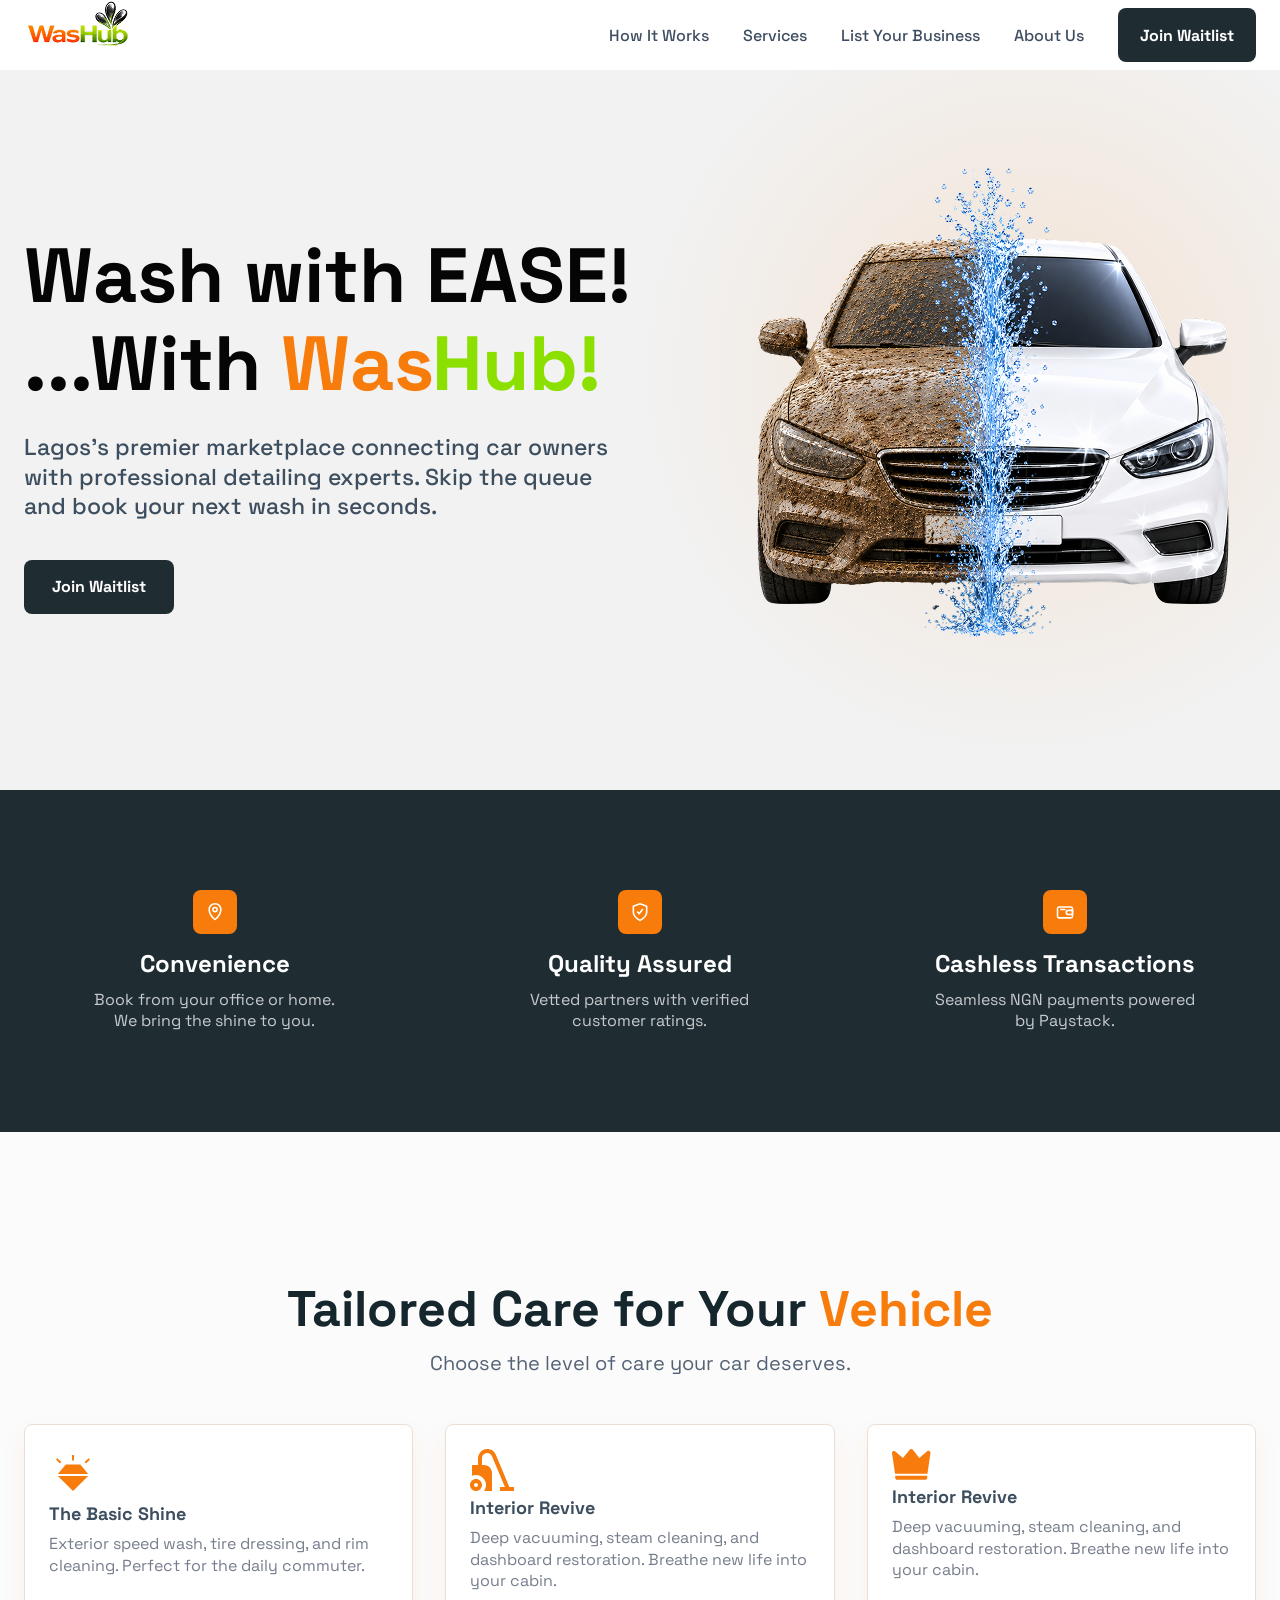
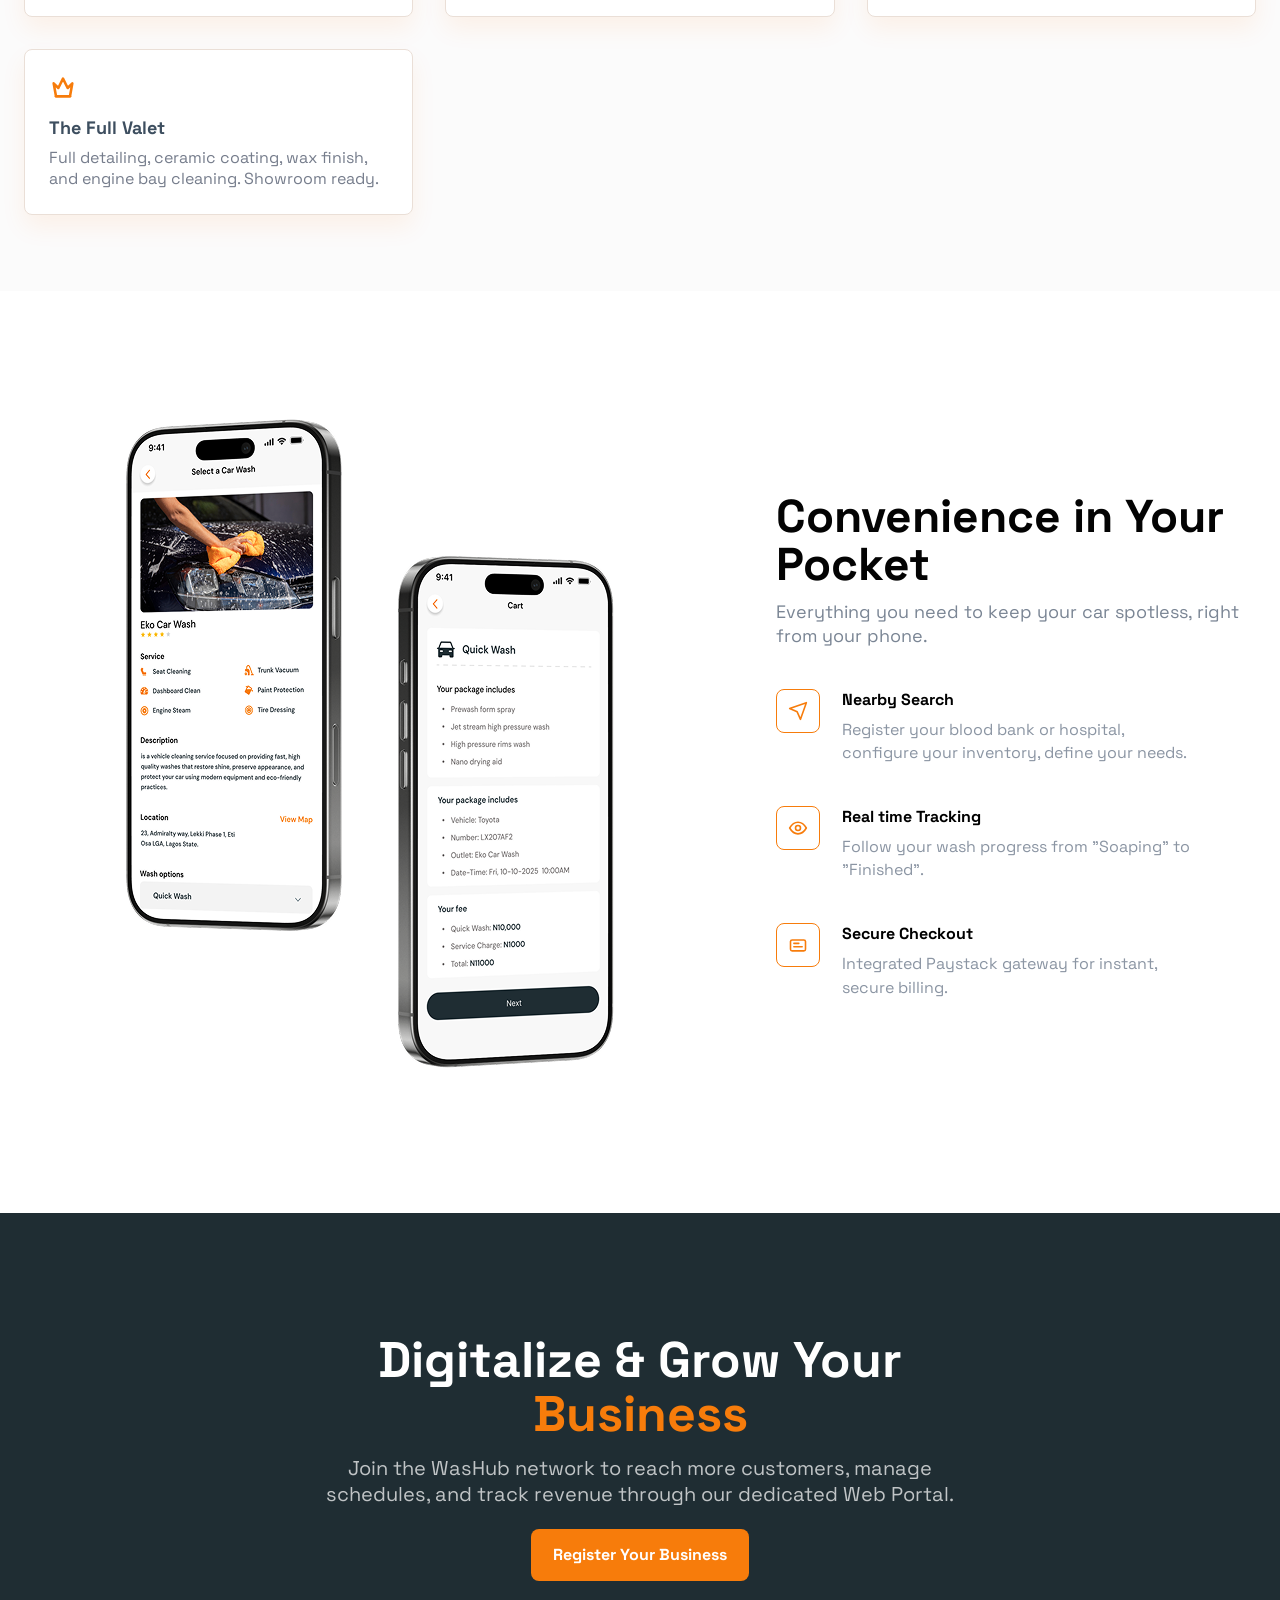
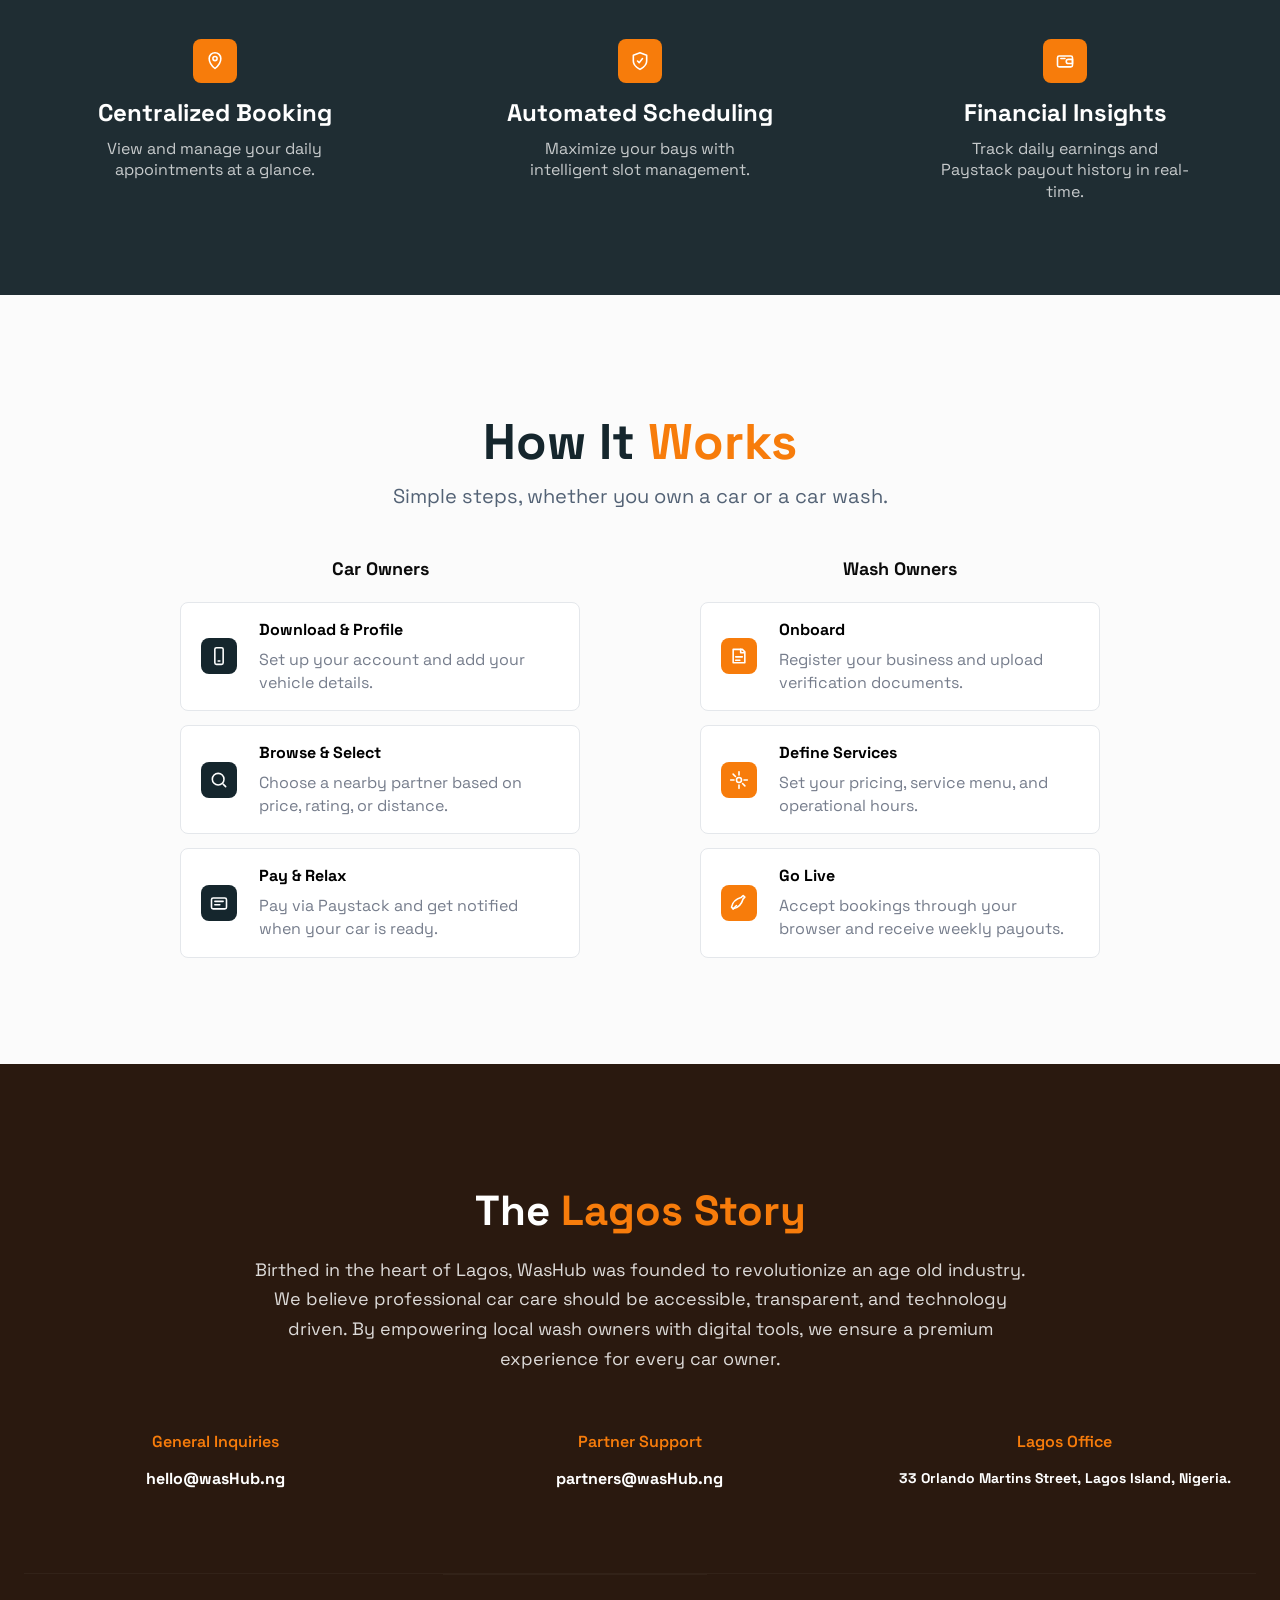
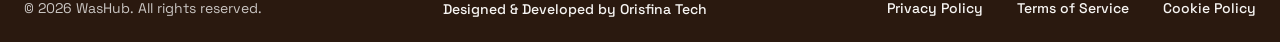
==== index.html @ 67eb8669 "new footer" ====
<!doctype html>
<html lang="en">
  <head>
    <meta charset="UTF-8" />
    <meta name="viewport" content="width=device-width, initial-scale=1.0" />
    <title>WasHub | Wash with Ease</title>
    <link rel="preconnect" href="https://fonts.googleapis.com" />
    <link rel="preconnect" href="https://fonts.gstatic.com" crossorigin />
    <link
      href="https://fonts.googleapis.com/css2?family=Space+Grotesk&display=swap"
      rel="stylesheet"
    />
    <link rel="stylesheet" href="styles.css" />
  </head>
  <body>
    <header class="site-header" id="top">
      <nav class="nav" aria-label="Primary navigation">
        <a class="brand" href="#top" aria-label="WasHub home">
          <img
            src="./assets/washub-logo-1024 2.png"
            alt="washub logo"
            height="48"
            width="108"
          />
        </a>

        <button
          class="menu-toggle"
          type="button"
          aria-expanded="false"
          aria-controls="site-menu"
        >
          <span></span>
          <span></span>
          <span></span>
          <span class="sr-only">Open menu</span>
        </button>

        <div class="nav-menu" id="site-menu">
          <a href="#how-it-works">How It Works</a>
          <a href="#services">Services</a>
          <a href="#business">List Your Business</a>
          <a href="#about">About Us</a>
          <a
            class="btn btn-dark nav-cta js-waitlist-trigger"
            href="#waitlist-modal"
            >Join Waitlist</a
          >
        </div>
      </nav>
    </header>

    <main>
      <section class="hero" id="waitlist">
        <div class="section-shell hero-grid">
          <div class="hero-copy">
            <h1>Wash with EASE!<br />...With <span>WasHub!</span></h1>
            <p>
              Lagos's premier marketplace connecting car owners with
              professional detailing experts. Skip the queue and book your next
              wash in seconds.
            </p>
            <a class="btn btn-dark js-waitlist-trigger" href="#waitlist-modal">
              Join Waitlist
            </a>
          </div>

          <div class="hero-visual" aria-label="WasHub app feature preview">
            <img src="./assets/landing.png" alt="WasHub app preview" />
          </div>
        </div>
      </section>

      <section class="trust-band" aria-label="WasHub benefits">
        <div class="section-shell benefit-grid">
          <article>
            <span class="icon-box" aria-hidden="true">
              <svg viewBox="0 0 24 24">
                <path d="M12 21s7-5.5 7-12a7 7 0 0 0-14 0c0 6.5 7 12 7 12Z" />
                <circle cx="12" cy="9" r="2.5" />
              </svg>
            </span>
            <h2>Convenience</h2>
            <p>Book from your office or home. We bring the shine to you.</p>
          </article>
          <article>
            <span class="icon-box" aria-hidden="true">
              <svg viewBox="0 0 24 24">
                <path d="M12 22s8-4 8-10V5l-8-3-8 3v7c0 6 8 10 8 10Z" />
                <path d="m9 12 2 2 4-5" />
              </svg>
            </span>
            <h2>Quality Assured</h2>
            <p>Vetted partners with verified customer ratings.</p>
          </article>
          <article>
            <span class="icon-box" aria-hidden="true">
              <svg viewBox="0 0 24 24">
                <rect x="3" y="6" width="18" height="13" rx="2" />
                <path d="M16 10h5v5h-5a2.5 2.5 0 0 1 0-5Z" />
                <path d="M7 9h5" />
              </svg>
            </span>
            <h2>Cashless Transactions</h2>
            <p>Seamless NGN payments powered by Paystack.</p>
          </article>
        </div>
      </section>

      <section class="services" id="services">
        <div class="section-shell">
          <div class="section-heading">
            <h2>Tailored Care for Your <span>Vehicle</span></h2>
            <p>Choose the level of care your car deserves.</p>
          </div>

          <div class="service-grid">
            <article class="service-card">
              <img
                src="./assets/basic_shine.svg"
                alt="The Basic Shine service"
                class="service-image"
              />
              <h3>The Basic Shine</h3>
              <p>
                Exterior speed wash, tire dressing, and rim cleaning. Perfect
                for the daily commuter.
              </p>
            </article>
            <article class="service-card">
              <img
                src="./assets/interior_revive.svg"
                alt="Interior Revive service"
                class="service-image"
              />
              <h3>Interior Revive</h3>
              <p>
                Deep vacuuming, steam cleaning, and dashboard restoration.
                Breathe new life into your cabin.
              </p>
            </article>
            <article class="service-card">
              <img
                src="./assets/full_valet.svg"
                alt="The Full Valet service"
                class="service-image"
              />
                </svg>
              </span>
              <h3>Interior Revive</h3>
              <p>
                Deep vacuuming, steam cleaning, and dashboard restoration.
                Breathe new life into your cabin.
              </p>
            </article>
            <article class="service-card">
              <span class="service-icon" aria-hidden="true">
                <svg viewBox="0 0 24 24">
                  <path d="m4 8 4 4 4-8 4 8 4-4-2 11H6L4 8Z" />
                  <path d="M6 19h12" />
                </svg>
              </span>
              <h3>The Full Valet</h3>
              <p>
                Full detailing, ceramic coating, wax finish, and engine bay
                cleaning. Showroom ready.
              </p>
            </article>
          </div>
        </div>
      </section>

      <section class="app-section">
        <div class="section-shell app-grid">
          <div
            class="app-preview"
            aria-label="WasHub service selection screens"
          >
            <img
              src="./assets/iPhone16.png"
              alt="WasHub app service selection"
              class="iphone16"
            />
          </div>

          <div class="feature-copy">
            <h2>Convenience in Your Pocket</h2>
            <p>
              Everything you need to keep your car spotless, right from your
              phone.
            </p>
            <div class="feature-list">
              <article>
                <span aria-hidden="true">
                  <svg viewBox="0 0 24 24">
                    <path d="m22 2-7 20-4-9-9-4 20-7Z" />
                  </svg>
                </span>
                <div>
                  <h3>Nearby Search</h3>
                  <p>
                    Register your blood bank or hospital, configure your
                    inventory, define your needs.
                  </p>
                </div>
              </article>
              <article>
                <span aria-hidden="true">
                  <svg viewBox="0 0 24 24">
                    <path d="M2 12s4-7 10-7 10 7 10 7-4 7-10 7S2 12 2 12Z" />
                    <circle cx="12" cy="12" r="3" />
                  </svg>
                </span>
                <div>
                  <h3>Real time Tracking</h3>
                  <p>Follow your wash progress from "Soaping" to "Finished".</p>
                </div>
              </article>
              <article>
                <span aria-hidden="true">
                  <svg viewBox="0 0 24 24">
                    <rect x="3" y="6" width="18" height="13" rx="2" />
                    <path d="M7 10h6" />
                    <path d="M7 14h10" />
                  </svg>
                </span>
                <div>
                  <h3>Secure Checkout</h3>
                  <p>
                    Integrated Paystack gateway for instant, secure billing.
                  </p>
                </div>
              </article>
            </div>
          </div>
        </div>
      </section>

      <section class="business-band" id="business">
        <div class="section-shell">
          <div class="section-heading light">
            <h2>Digitalize &amp; Grow Your <span>Business</span></h2>
            <p>
              Join the WasHub network to reach more customers, manage schedules,
              and track revenue through our dedicated Web Portal.
            </p>
            <a class="btn btn-orange" href="#about">Register Your Business</a>
          </div>
          <div class="benefit-grid business-benefits">
            <article>
              <span class="icon-box" aria-hidden="true">
                <svg viewBox="0 0 24 24">
                  <path d="M12 21s7-5.5 7-12a7 7 0 0 0-14 0c0 6.5 7 12 7 12Z" />
                  <circle cx="12" cy="9" r="2.5" />
                </svg>
              </span>
              <h3>Centralized Booking</h3>
              <p>View and manage your daily appointments at a glance.</p>
            </article>
            <article>
              <span class="icon-box" aria-hidden="true">
                <svg viewBox="0 0 24 24">
                  <path d="M12 22s8-4 8-10V5l-8-3-8 3v7c0 6 8 10 8 10Z" />
                  <path d="m9 12 2 2 4-5" />
                </svg>
              </span>
              <h3>Automated Scheduling</h3>
              <p>Maximize your bays with intelligent slot management.</p>
            </article>
            <article>
              <span class="icon-box" aria-hidden="true">
                <svg viewBox="0 0 24 24">
                  <rect x="3" y="6" width="18" height="13" rx="2" />
                  <path d="M16 10h5v5h-5a2.5 2.5 0 0 1 0-5Z" />
                  <path d="M7 9h5" />
                </svg>
              </span>
              <h3>Financial Insights</h3>
              <p>
                Track daily earnings and Paystack payout history in real-time.
              </p>
            </article>
          </div>
        </div>
      </section>

      <section class="how" id="how-it-works">
        <div class="section-shell">
          <div class="section-heading">
            <h2>How It <span>Works</span></h2>
            <p>Simple steps, whether you own a car or a car wash.</p>
          </div>

          <div class="steps-grid">
            <div>
              <h3>Car Owners</h3>
              <article class="step-card">
                <span aria-hidden="true">
                  <svg viewBox="0 0 24 24">
                    <rect x="7" y="2" width="10" height="20" rx="2" />
                    <path d="M11 18h2" />
                  </svg>
                </span>
                <div>
                  <h4>Download &amp; Profile</h4>
                  <p>Set up your account and add your vehicle details.</p>
                </div>
              </article>
              <article class="step-card">
                <span aria-hidden="true">
                  <svg viewBox="0 0 24 24">
                    <circle cx="11" cy="11" r="7" />
                    <path d="m20 20-3-3" />
                  </svg>
                </span>
                <div>
                  <h4>Browse &amp; Select</h4>
                  <p>
                    Choose a nearby partner based on price, rating, or distance.
                  </p>
                </div>
              </article>
              <article class="step-card">
                <span aria-hidden="true">
                  <svg viewBox="0 0 24 24">
                    <rect x="3" y="6" width="18" height="13" rx="2" />
                    <path d="M7 10h10" />
                    <path d="M7 14h6" />
                  </svg>
                </span>
                <div>
                  <h4>Pay &amp; Relax</h4>
                  <p>
                    Pay via Paystack and get notified when your car is ready.
                  </p>
                </div>
              </article>
            </div>
            <div>
              <h3>Wash Owners</h3>
              <article class="step-card accent">
                <span aria-hidden="true">
                  <svg viewBox="0 0 24 24">
                    <path d="M8 4h8l3 3v13H5V4h3Z" />
                    <path d="M14 4v4h4" />
                    <path d="M8 13h8" />
                    <path d="M8 17h5" />
                  </svg>
                </span>
                <div>
                  <h4>Onboard</h4>
                  <p>
                    Register your business and upload verification documents.
                  </p>
                </div>
              </article>
              <article class="step-card accent">
                <span aria-hidden="true">
                  <svg viewBox="0 0 24 24">
                    <path d="M12 2v4" />
                    <path d="M12 18v4" />
                    <path d="m4.93 4.93 2.83 2.83" />
                    <path d="m16.24 16.24 2.83 2.83" />
                    <path d="M2 12h4" />
                    <path d="M18 12h4" />
                    <circle cx="12" cy="12" r="3" />
                  </svg>
                </span>
                <div>
                  <h4>Define Services</h4>
                  <p>Set your pricing, service menu, and operational hours.</p>
                </div>
              </article>
              <article class="step-card accent">
                <span aria-hidden="true">
                  <svg viewBox="0 0 24 24">
                    <path
                      d="M5 19c6-1 10-5 12-12l2-2-2-2-2 2C8 7 4 11 3 17l2 2Z"
                    />
                    <path d="M9 15 5 19" />
                  </svg>
                </span>
                <div>
                  <h4>Go Live</h4>
                  <p>
                    Accept bookings through your browser and receive weekly
                    payouts.
                  </p>
                </div>
              </article>
            </div>
          </div>
        </div>
      </section>
    </main>

    <footer class="footer" id="about">
      <div class="section-shell">
        <div class="footer-story">
          <h2>The <span>Lagos Story</span></h2>
          <p>
            Birthed in the heart of Lagos, WasHub was founded to revolutionize
            an age old industry. We believe professional car care should be
            accessible, transparent, and technology driven. By empowering local
            wash owners with digital tools, we ensure a premium experience for
            every car owner.
          </p>
        </div>

        <div class="footer-contact">
          <article>
            <h3>General Inquiries</h3>
            <a href="mailto:hello@washub.com">hello@wasHub.ng</a>
          </article>
          <article>
            <h3>Partner Support</h3>
            <a href="mailto:partners@washub.com">partners@wasHub.ng</a>
          </article>
          <article>
            <h3>Lagos Office</h3>
            <p>33 Orlando Martins Street, Lagos Island, Nigeria.</p>
          </article>
        </div>

        <div class="footer-bottom">
          <p>
            &copy; <span id="current-year">2027</span> WasHub. All rights
            reserved.
          </p>
          <div class="footer-bottom bottom-center">
            <a
              href="https://orisfinatech.com.ng"
              target="_blank"
              rel="noopener noreferrer"
            >
              Designed &amp; Developed by Orisfina Tech
            </a>
          </div> 
          <div>
            <a href="./privacy-policy.html">Privacy Policy</a>
            <a href="./terms-and-condition.html">Terms of Service</a>
            <a href="#">Cookie Policy</a>
          </div>
        </div>
      </div>
    </footer>

    <div
      class="waitlist-modal"
      id="waitlist-modal"
      role="dialog"
      aria-modal="true"
      aria-labelledby="waitlist-title"
      aria-describedby="waitlist-description"
      hidden
    >
      <div class="waitlist-backdrop" data-close-waitlist></div>
      <div class="waitlist-dialog" role="document">
        <button
          class="waitlist-close"
          type="button"
          aria-label="Close waitlist form"
          data-close-waitlist
        >
          &times;
        </button>

        <div class="waitlist-header">
          <h2 id="waitlist-title">Join the Waitlist</h2>
          <p id="waitlist-description">
            Be the first to know when WasHub launches in your area.
          </p>
        </div>

        <form class="waitlist-form" novalidate>
          <label>
            <span class="sr-only">Fullnames</span>
            <input
              type="text"
              name="fullnames"
              placeholder="Full Names"
              autocomplete="name"
              required
            />
          </label>

          <label>
            <span class="sr-only">Phone Number</span>
            <input
              type="tel"
              name="phoneNumber"
              placeholder="Phone Number"
              autocomplete="tel"
              required
            />
          </label>
          <label>
            <span class="sr-only">Email Address</span>
            <input
              type="email"
              name="email"
              placeholder="Email Address"
              autocomplete="email"
              required
            />
          </label>
          <p>Do you have a Wash Outlet?</p>
          <fieldset class="waitlist-type">
            <legend class="sr-only">Account type</legend>
            <label>
              <span>Yes</span>
              <input type="radio" name="isVendor" value="true" required />
              <i aria-hidden="true"></i>
            </label>
            <label>
              <span>No</span>
              <input type="radio" name="isVendor" value="false" required />
              <i aria-hidden="true"></i>
            </label>
          </fieldset>

          <button class="btn btn-orange waitlist-submit" type="submit">
            Join the Waitlist&nbsp; ->
          </button>
          <p class="waitlist-message" role="status" aria-live="polite"></p>
        </form>
      </div>
    </div>

    <script src="script.js"></script>
  </body>
</html>
---- styles.css ----
:root {
  --ink: #15262d;
  --black: #000;
  --muted: #536275;
  --soft: #f7f5f3;
  --line: #eadfd7;
  --orange: #f77c0b;
  --green: #8be000;
  --brown: #2a190f;
  --secondary-200: #1f2d33;
  --secondary-300: #767d8c;
  --secondary: #3d4e5f;
  --white: #ffffff;
  --shadow: 0 18px 48px rgba(21, 38, 45, 0.12);
  --radius: 8px;
}

* {
  box-sizing: border-box;
}

html {
  scroll-behavior: smooth;
  font-size: 62.5%;
}

body {
  margin: 0;
  background: var(--white);
  color: var(--secondary);
  letter-spacing: 0;
  font-family: "Space Grotesk", sans-serif;
  font-optical-sizing: auto;
  font-weight: 400;
  font-style: normal;
  font-size: 1.6rem;
}

body.menu-open {
  overflow: hidden;
}

body.modal-open {
  overflow: hidden;
}

a {
  color: inherit;
  text-decoration: none;
}

button,
input,
textarea,
select {
  font: inherit;
}

.sr-only {
  clip: rect(0 0 0 0);
  clip-path: inset(50%);
  height: 1px;
  overflow: hidden;
  position: absolute;
  white-space: nowrap;
  width: 1px;
}

.section-shell {
  /**width: min(1120px, calc(100% - 48px));**/
  width: min(1280px, calc(100% - 48px));
  margin: 0 auto;
}

.site-header {
  position: sticky;
  top: 0;
  z-index: 20;
  /* border-top: 2px solid #111; */
  background: rgba(255, 255, 255, 0.94);
  backdrop-filter: blur(16px);
}

.nav {
  width: min(1280px, calc(100% - 48px));
  height: 7rem;
  margin: 0 auto;
  display: flex;

  justify-content: space-between;
  gap: 2.8rem;
}

.brand {
  /*  position: relative;
  display: inline-flex;
  align-items: center;
  min-width: 116px;
  font-weight: 800;
  font-size: 22px;
  line-height: 1; */
}

.brand-text span:first-child {
  color: var(--orange);
}

.brand-text span:last-child {
  color: #61bf00;
}

.brand-bubbles {
  position: absolute;
  left: 6.4rem;
  top: -1rem;
  width: 3rem;
  height: 3rem;
}

.brand-bubbles i {
  position: absolute;
  display: block;
  width: 1.2rem;
  height: 2rem;
  border-radius: 50% 50% 45% 45%;
  background: radial-gradient(
    circle at 35% 25%,
    #ffffff 0 18%,
    #253137 22% 100%
  );
  transform-origin: 50% 100%;
}

.brand-bubbles i:nth-child(1) {
  left: 1px;
  top: 8px;
  transform: rotate(-36deg);
}

.brand-bubbles i:nth-child(2) {
  left: 10px;
  top: 0;
}

.brand-bubbles i:nth-child(3) {
  right: 0;
  top: 8px;
  transform: rotate(36deg);
}

.nav-menu {
  display: flex;
  align-items: center;
  gap: 34px;
  color: #3e4d61;
  font-size: 1.6rem;
  font-weight: 500;
}

.nav-menu a:not(.btn) {
  padding: 8px 0;
}

.nav-menu a:not(.btn):hover {
  color: var(--orange);
}

.btn {
  display: inline-flex;
  align-items: center;
  justify-content: center;
  min-height: 43px;
  border: 0;
  border-radius: var(--radius);
  padding: 0 22px;
  cursor: pointer;
  font-weight: 700;
  transition:
    transform 180ms ease,
    box-shadow 180ms ease,
    background-color 180ms ease;
}

.btn:hover {
  transform: translateY(-2px);
}

.btn-dark {
  background: var(--secondary-200);
  color: var(--white);
  height: 54px;
}

.btn-dark:hover {
  box-shadow: 0 10px 22px rgba(21, 38, 45, 0.22);
}

.btn-orange {
  min-height: 5.2rem;
  background: var(--orange);
  color: var(--white);
  font-size: 1.6rem;
}

.menu-toggle {
  display: none;
  width: 42px;
  height: 42px;
  border: 1px solid #dde3e6;
  border-radius: var(--radius);
  background: var(--white);
  color: var(--ink);
}

.menu-toggle span:not(.sr-only) {
  display: block;
  width: 20px;
  height: 2px;
  margin: 4px auto;
  border-radius: 999px;
  background: currentColor;
}

.hero {
  overflow: hidden;
  min-height: 720px;
  display: flex;
  align-items: center;
  background:
    radial-gradient(
      circle at 80% 42%,
      rgba(255, 121, 0, 0.13),
      transparent 35%
    ),
   linear-gradient(136.23deg, #F2F2F2 124.21%, #F2F2F2 124.21%);

}

.hero-grid {
  display: grid;
  grid-template-columns: minmax(0, 1fr) minmax(360px, 520px);
  align-items: center;
  gap: 64px;
  padding: 72px 0 86px;
}

.hero-copy h1 {
  margin: 0;
  max-width: 68rem;
  color: #050505;
  font-size: clamp(4.6rem, 6vw, 7.8rem);
  line-height: 1.14;
  font-weight: 800;
}

.hero-copy h1 span {
  color: var(--orange);
  font-weight: 800;
}

.hero-copy h1 span::after {
  content: "Hub!";
  color: var(--green);
  margin-left: -0.02em;
}

.hero-copy h1 span {
  font-size: 0;
}

.hero-copy h1 span::before {
  content: "Was";
  color: var(--orange);
  font-size: clamp(4.6rem, 6vw, 7.8rem);
}

.hero-copy h1 span::after {
  font-size: clamp(4.6rem, 6vw, 7.8rem);
}

.hero-copy p {
  max-width: 61rem;
  margin: 2.6rem 0 3.8rem;
  color: var(--secondary);
  font-size: clamp(1.8rem, 2vw, 2.3rem);
  line-height: 1.28;
  font-weight: 500;
}

.hero-copy .btn {
  min-width: 15rem;
}

.hero-visual {
  position: relative;
  min-height: 5.6rem;
}

.phone {
  position: relative;
  width: 27.8rem;
  border: 0.9rem solid #151a1d;
  border-radius: 4rem;
  background: #151a1d;
  box-shadow: 0 2.4rem 3.4rem rgba(30, 18, 10, 0.28);
}

.phone::before {
  content: "";
  position: absolute;
  left: 50%;
  top: 0.8rem;
  z-index: 2;
  width: 7rem;
  height: 2rem;
  border-radius: 0 0 1.6rem 1.6rem;
  background: #050607;
  transform: translateX(-50%);
}

.phone-screen {
  overflow: hidden;
  min-height: 52rem;
  border-radius: 3rem;
  background: #fff;
  color: #0a0f12;
  padding: 1.8rem 1.6rem 1.6rem;
}

.phone-hero {
  position: absolute;
  right: 5.2rem;
  top: 3.6rem;
  width: 27.5rem;
  transform: rotate(14deg);
}

.status-bar,
.app-title,
.receipt-title,
.payment-panel dl div {
  display: flex;
  align-items: center;
  justify-content: space-between;
}

.status-bar {
  margin-bottom: 1.4rem;
  font-size: 0.8rem;
  font-weight: 800;
}

.app-title {
  margin-bottom: 1.4rem;
  font-size: 1.1rem;
}

.app-title button {
  width: 2.2rem;
  height: 2.2rem;
  border: 0.1rem solid #ffe0c5;
  border-radius: 50%;
  background: #fff8f0;
  color: var(--orange);
  line-height: 1;
}

.receipt-title {
  align-items: flex-start;
  flex-direction: column;
  gap: 0.5rem;
  color: #333;
  font-size: 0.8rem;
}

.receipt-title span,
.rating-panel span,
.payment-panel dt,
.payment-panel dd {
  color: #7d8791;
}

.map-card {
  position: relative;
  overflow: hidden;
  height: 11.6rem;
  margin: 1.3rem 0 0.8rem;
  border-radius: 0.7rem;
  background: #f1f2f2;
}

.map-grid {
  position: absolute;
  inset: -20px;
  opacity: 0.55;
  background:
    linear-gradient(22deg, transparent 47%, #cfd6d7 48% 51%, transparent 52%),
    linear-gradient(100deg, transparent 47%, #d9dfdf 48% 51%, transparent 52%),
    linear-gradient(#dfe5e5 1px, transparent 1px),
    linear-gradient(90deg, #dfe5e5 1px, transparent 1px);
  background-size:
    9.2rem 3.2rem,
    8.4rem 3.8rem,
    3rem 3rem,
    3rem 3rem;
}

.route {
  position: absolute;
  left: 8.2rem;
  top: 2.2rem;
  width: 7rem;
  height: 6.2rem;
  border-left: 0.2rem solid var(--orange);
  border-bottom: 0.2rem solid var(--orange);
  transform: skew(-16deg);
}

.pin {
  position: absolute;
  width: 1rem;
  height: 1rem;
  border: 0.2rem solid var(--white);
  border-radius: 50%;
  background: var(--orange);
}

.pin-a {
  left: 7.6rem;
  top: 2.1rem;
}

.pin-b {
  left: 14.4rem;
  top: 7.8rem;
}

.small-link {
  border: 0;
  background: transparent;
  color: var(--orange);
  padding: 0;
  font-size: 0.8rem;
  font-weight: 700;
}

.rating-panel {
  margin: 1rem 0;
  padding: 1.1rem;
  border-radius: 8px;
  background: #f7f7f7;
  text-align: center;
  font-size: 0.8rem;
}

.rating-panel strong,
.rating-panel span {
  display: block;
}

.stars {
  margin-top: 8px;
  color: #d2d6d8;
  font-size: 1.8rem;
  letter-spacing: 0.3rem;
}

.app-button {
  width: 100%;
  min-height: 3.4rem;
  border: 0;
  border-radius: 99.9rem;
  background: var(--ink);
  color: var(--white);
  font-size: 1rem;
  font-weight: 700;
}

.payment-panel {
  margin-top: 1.6rem;
  font-size: 0.8rem;
}

.payment-panel strong {
  display: block;
  margin-bottom: 0.8rem;
}

.payment-panel dl {
  margin: 0;
}

.payment-panel div {
  padding: 4px 0;
}

.payment-panel dd {
  margin: 0;
  font-weight: 800;
}

.payment-panel div:last-child dd,
.payment-panel div:last-child dt {
  color: var(--orange);
}

.annotation {
  position: absolute;
  z-index: 3;
  margin: 0;
  color: #16262d;
  font-family: Caveat, cursive;
  font-size: 2.4rem;
  line-height: 1.1;
  font-weight: 700;
}

.annotation-top {
  right: -6px;
  top: 18px;
}

.annotation-left {
  left: 0;
  bottom: 170px;
}

.annotation-right {
  right: 8px;
  top: 300px;
}

.callout-line {
  position: absolute;
  z-index: 2;
  border: 3px solid var(--orange);
  border-color: var(--orange) transparent transparent var(--orange);
  border-radius: 44px 0 0 0;
}

.line-top {
  right: 95px;
  top: 78px;
  width: 72px;
  height: 44px;
  transform: rotate(6deg);
}

.line-left {
  left: 100px;
  bottom: 132px;
  width: 74px;
  height: 54px;
  transform: rotate(42deg);
}

.line-right {
  right: 102px;
  top: 330px;
  width: 72px;
  height: 44px;
  transform: rotate(182deg);
}

.trust-band,
.business-band {
  background: var(--secondary-200);
  color: var(--white);
}

.trust-band {
  padding: 10rem 0;
  font-size: 1.6rem;
}

.benefit-grid {
  display: grid;
  grid-template-columns: repeat(3, minmax(0, 1fr));
  gap: 4.4rem;
  text-align: center;
}

.benefit-grid article {
  min-width: 0;
}

.icon-box {
  display: inline-grid;
  place-items: center;
  width: 44px;
  height: 44px;
  border-radius: var(--radius);
  background: var(--orange);
  color: #fff;
}

svg {
  width: 20px;
  height: 20px;
  fill: none;
  stroke: currentColor;
  stroke-linecap: round;
  stroke-linejoin: round;
  stroke-width: 1.9;
}

.benefit-grid h2,
.benefit-grid h3 {
  margin: 1.6rem 0 1rem;
  font-size: 2.4rem;
  line-height: 1.2;
}

.benefit-grid p {
  max-width: 26rem;
  margin: 0 auto;
  color: rgba(255, 255, 255, 0.75);
  font-size: 1.6rem;
  line-height: 1.35;
}

.services {
  padding: 15rem 0 7.6rem;
  background: #fbfbfb;
}

.section-heading {
  max-width: 720px;
  margin: 0 auto 48px;
  text-align: center;
}

.section-heading h2 {
  margin: 0 0 14px;
  color: var(--ink);
  font-size: clamp(30px, 4vw, 5rem);
  line-height: 1.08;
}

.section-heading h2 span {
  color: var(--orange);
}

.section-heading p {
  margin: 0;
  color: var(--muted);
  font-size: 2rem;
}

.service-grid {
  display: grid;
  grid-template-columns: repeat(3, minmax(0, 1fr));
  gap: 32px;
}

.service-card {
  min-height: 128px;
  padding: 24px;
  border: 1px solid var(--line);
  border-radius: var(--radius);
  background: #fff;
  box-shadow: 0 12px 24px rgba(255, 121, 0, 0.08);
}

.service-icon {
  display: inline-flex;
  color: var(--orange);
  margin-bottom: 14px;
}

.service-icon svg {
  width: 28px;
  height: 28px;
  stroke-width: 2.2;
}

.service-card h3 {
  margin: 0 0 8px;
  font-size: 1.8rem;
}

.service-card p {
  margin: 0;
  color: #767d8c;
  font-size: 1.6rem;
  line-height: 1.35;
}

.app-section {
  padding: 8rem 0 9.2rem;
  background: #fff;
}

.app-grid {
  display: grid;
  grid-template-columns: 1fr 1fr;
  align-items: center;
  gap: 82px;
}

.app-preview {
  position: relative;
  min-height: 430px;
}

.tag-list {
  display: grid;
  grid-template-columns: 1fr 1fr;
  gap: 7px;
  margin-bottom: 12px;
  color: #233139;
  font-size: 0.6rem;
  font-weight: 700;
}

.tag-list span::before,
.check-list li::before {
  content: "";
  display: inline-block;
  width: 5px;
  height: 5px;
  margin-right: 5px;
  border-radius: 50%;
  background: var(--orange);
  vertical-align: middle;
}

.mock-copy,
.check-list,
.mock-row {
  color: #737f8c;
  font-size: 7px;
  line-height: 1.4;
}

.mock-row {
  display: flex;
  justify-content: space-between;
  margin: 16px 0;
}

.mock-row strong {
  color: var(--orange);
}

.check-list {
  display: grid;
  gap: 8px;
  margin: 12px 0 18px;
  padding: 0;
  list-style: none;
}

.feature-copy h2 {
  margin: 0;
  color: #030303;
  font-size: clamp(32px, 4vw, 46px);
  line-height: 1.03;
}

.feature-copy > p {
  /* max-width: 440px; josh*/
  margin: 12px 0 40px;
  color: #7a8594;
  font-size: 1.8rem;
  line-height: 1.35;
}

.feature-list {
  display: grid;
  gap: 42px;
}

.feature-list article {
  display: grid;
  grid-template-columns: 44px 1fr;
  gap: 22px;
  align-items: start;
}

.feature-list article > span {
  display: grid;
  place-items: center;
  width: 44px;
  height: 44px;
  border: 1px solid var(--orange);
  border-radius: var(--radius);
  color: var(--orange);
}

.feature-list h3 {
  margin: 0 0 8px;
  color: var(--black);
  font-size: 1.6rem;
}

.feature-list p {
  max-width: 360px;
  margin: 0;
  color: #8b95a3;
  font-size: 1.6rem;
  line-height: 1.45;
}

.business-band {
  padding: 12rem 0 9.2rem;
}

.section-heading.light {
  margin-bottom: 58px;
}

.section-heading.light h2 {
  color: #fff;
}

.section-heading.light p {
  max-width: 680px;
  margin: 0 auto 22px;
  color: rgba(255, 255, 255, 0.72);
}

.business-benefits p {
  max-width: 250px;
}

.how {
  padding: 12rem 0 9.2rem;
  background: #fbfbfb;
}

.steps-grid {
  display: grid;
  grid-template-columns: repeat(2, minmax(280px, 1fr));
  gap: 120px;
  max-width: 920px;
  margin: 0 auto;
}

.steps-grid > div > h3 {
  margin: 0 0 22px;
  text-align: center;
  color: #0b0b0b;
  font-size: 1.8rem;
}

.step-card {
  display: grid;
  grid-template-columns: 40px 1fr;
  gap: 18px;
  align-items: center;
  min-height: 82px;
  margin-bottom: 14px;
  padding: 16px 20px;
  border: 1px solid #e4e7eb;
  border-radius: var(--radius);
  background: #fff;
}

.step-card span {
  display: grid;
  place-items: center;
  width: 36px;
  height: 36px;
  border-radius: var(--radius);
  background: var(--ink);
  color: #fff;
}

.step-card.accent span {
  background: var(--orange);
}

.step-card h4 {
  margin: 0 0 8px;
  color: var(--black);
  font-size: 1.6rem;
}

.step-card p {
  margin: 0;
  color: var(--secondary-300);
  font-size: 1.6rem;
  line-height: 1.45;
}

.footer {
  padding: 12rem 0 0;
  background: var(--brown);
  color: #fff;
}

.footer-story {
  max-width: 780px;
  margin: 0 auto 58px;
  text-align: center;
}

.footer-story h2 {
  margin: 0 0 1.8rem;
  font-size: clamp(3rem, 4vw, 4.2rem);
}

.footer-story h2 span {
  color: var(--orange);
}

.footer-story p {
  margin: 0;
  color: rgba(255, 255, 255, 0.84);
  font-size: 1.8rem;
  line-height: 1.65;
}

.footer-contact {
  display: grid;
  grid-template-columns: repeat(3, minmax(0, 1fr));
  gap: 4.2rem;
  margin-bottom: 8.4rem;
  text-align: center;
}

.footer-contact h3 {
  margin: 0 0 1.6rem;
  color: var(--orange);
  font-size: 1.6rem;
  font-weight: 600;
}

.footer-contact a {
  color: var(--white);
  font-size: 1.6rem;
  font-weight: 700;
}

.footer-contact p {
  /* max-width: 230px; */
  margin: 0 auto;
  color: #fff;
  font-size: 1.4rem;
  line-height: 1.45;
  font-weight: 700;
}

.footer-bottom {
  min-height: 6.8rem;
  display: flex;
  align-items: center;
  justify-content: space-between;
  gap: 2.4rem;
  border-top: 1px solid rgba(255, 255, 255, 0.04);
  color: rgba(255, 255, 255, 0.75);
  font-size: 1.4rem;
}

.footer-bottom p {
  margin: 0;
}

.bottom-center{
  display:flex;
  justify-content:center;
  align-items: center;
}
.footer-bottom div {
  display: flex;
  gap: 34px;
}

.footer-bottom div > a {
  color: var(--soft);
  font-weight: 500;
}
.footer-bottom a:hover {
  color: var(--orange);
}

.legal-hero {
  padding: 10rem 0 8rem;
  background:
    radial-gradient(circle at 82% 18%, rgba(247, 124, 11, 0.14), transparent 34%),
    linear-gradient(108deg, #f8f8f8 0 48%, #f1e4d8 100%);
}

.legal-hero .section-shell {
  max-width: 96rem;
}

.legal-kicker {
  margin: 0 0 1.2rem;
  color: var(--orange);
  font-size: 1.5rem;
  font-weight: 700;
}

.legal-hero h1 {
  margin: 0;
  color: var(--black);
  font-size: clamp(4rem, 6vw, 7.2rem);
  line-height: 1.05;
  font-weight: 800;
}

.legal-hero p:not(.legal-kicker) {
  max-width: 68rem;
  margin: 2.2rem 0 0;
  color: var(--secondary);
  font-size: clamp(1.8rem, 2vw, 2.3rem);
  line-height: 1.45;
}

.legal-content {
  padding: 8rem 0 10rem;
  background: #fbfbfb;
}

.legal-grid {
  display: grid;
  grid-template-columns: 24rem minmax(0, 1fr);
  gap: 4rem;
  align-items: start;
}

.legal-sidebar {
  position: sticky;
  top: 9rem;
  display: grid;
  gap: 0.6rem;
  padding: 1.6rem;
  border: 1px solid #e8e2dc;
  border-radius: var(--radius);
  background: var(--white);
  box-shadow: 0 1.2rem 2.4rem rgba(21, 38, 45, 0.06);
}

.legal-sidebar a {
  display: block;
  padding: 1rem 1.2rem;
  border-radius: var(--radius);
  color: var(--secondary);
  font-size: 1.4rem;
  font-weight: 700;
}

.legal-sidebar a:hover {
  background: rgba(247, 124, 11, 0.1);
  color: var(--orange);
}

.legal-card {
  padding: 4rem;
  border: 1px solid #e8e2dc;
  border-radius: var(--radius);
  background: var(--white);
  box-shadow: 0 1.8rem 4rem rgba(21, 38, 45, 0.08);
}

.legal-card section {
  scroll-margin-top: 10rem;
}

.legal-card section + section {
  margin-top: 3.6rem;
  padding-top: 3.6rem;
  border-top: 1px solid #ece7e2;
}

.legal-card h2 {
  margin: 0 0 1.4rem;
  color: var(--black);
  font-size: clamp(2.2rem, 3vw, 3rem);
  line-height: 1.2;
}

.legal-card p {
  margin: 0;
  color: var(--secondary);
  font-size: 1.7rem;
  line-height: 1.75;
}

.legal-card p + p {
  margin-top: 1.4rem;
}

.legal-card a {
  color: var(--orange);
  font-weight: 700;
}

.legal-updated {
  margin-top: 4rem !important;
  color: var(--secondary-300) !important;
  font-size: 1.4rem !important;
}

.waitlist-modal[hidden] {
  display: none;
}

.waitlist-modal {
  position: fixed;
  inset: 0;
  z-index: 100;
  display: grid;
  place-items: center;
  padding: 2.4rem;
}

.waitlist-backdrop {
  position: absolute;
  inset: 0;
  background: rgba(4, 12, 15, 0.5);
  backdrop-filter: blur(4px);
}

.waitlist-dialog {
  position: relative;
  z-index: 1;
  width: min(100%, 104.9rem);
  min-height: min(62.5rem, calc(100vh - 4.8rem));
  display: flex;
  flex-direction: column;
  align-items: center;
  justify-content: center;
  padding: 7.2rem 2.4rem 6.4rem;
  border-radius: 0;
  background: var(--secondary-200);
  color: var(--white);
  box-shadow: 0 3rem 7rem rgba(0, 0, 0, 0.32);
}

.waitlist-close {
  position: absolute;
  top: 2.2rem;
  right: 2.2rem;
  width: 4rem;
  height: 4rem;
  border: 1px solid rgba(255, 255, 255, 0.16);
  border-radius: var(--radius);
  background: transparent;
  color: rgba(255, 255, 255, 0.82);
  cursor: pointer;
  font-size: 3rem;
  line-height: 1;
}

.waitlist-close:hover {
  color: var(--white);
  border-color: rgba(255, 255, 255, 0.34);
}

.waitlist-header {
  max-width: 64rem;
  margin-bottom: 5.4rem;
  text-align: center;
}

.waitlist-header h2 {
  margin: 0 0 1.4rem;
  color: var(--white);
  font-size: clamp(3.6rem, 5vw, 5rem);
  line-height: 1.05;
  font-weight: 700;
}

.waitlist-header p {
  margin: 0;
  color: rgba(255, 255, 255, 0.72);
  font-size: clamp(1.7rem, 2vw, 2.2rem);
  line-height: 1.4;
}

.waitlist-form {
  width: min(100%, 56.6rem);
  display: grid;
  gap: 1.6rem;
}

.waitlist-form input[type="text"],
.waitlist-form input[type="tel"],
.waitlist-form input[type="email"] {
  width: 100%;
  height: 4.4rem;
  border: 1px solid transparent;
  border-radius: var(--radius);
  background: #3b3b3b;
  color: var(--white);
  padding: 0 1.9rem;
  outline: none;
}

.waitlist-form input::placeholder {
  color: rgba(255, 255, 255, 0.9);
}

.waitlist-form input:focus {
  border-color: var(--orange);
  box-shadow: 0 0 0 3px rgba(247, 124, 11, 0.18);
}

.waitlist-type {
  display: grid;
  grid-template-columns: 1fr 1fr 1fr 1fr;
  align-items: center;
  gap: 4rem;
  padding: 0;
  border: 0;
}

.waitlist-type label {
  display: inline-flex;
  align-items: center;
  gap: 2.4rem;
  color: rgba(255, 255, 255, 0.92);
  cursor: pointer;
}

.waitlist-type input {
  position: absolute;
  opacity: 0;
  pointer-events: none;
}

.waitlist-type i {
  width: 2.8rem;
  height: 2.8rem;
  border: 1.5px solid var(--orange);
  border-radius: 4px;
  background: transparent;
}

.waitlist-type input:checked + i {
  background:
    linear-gradient(var(--orange), var(--orange)) center / 1.2rem 1.2rem no-repeat,
    transparent;
}

.waitlist-type input:focus-visible + i {
  box-shadow: 0 0 0 3px rgba(247, 124, 11, 0.3);
}

.waitlist-submit {
  width: 100%;
  margin-top: 0.8rem;
  min-height: 5rem;
  font-size: 1.5rem;
}

.waitlist-submit:disabled {
  cursor: wait;
  opacity: 0.72;
  transform: none;
}

.waitlist-message {
  min-height: 2rem;
  margin: 0;
  color: rgba(255, 255, 255, 0.78);
  text-align: center;
  font-size: 1.4rem;
}

@media (max-width: 1080px) {
  .hero-grid {
    grid-template-columns: 1fr;
    gap: 28px;
  }

  .hero {
    min-height: auto;
  }

  .hero-visual {
    min-height: 520px;
    width: min(560px, 100%);
    margin: 0 auto;
  }

  .hero-copy {
    text-align: center;
  }

  .hero-copy p {
    margin-left: auto;
    margin-right: auto;
  }

  .app-grid {
    grid-template-columns: 1fr;
    gap: 56px;
  }

  .app-preview {
    width: min(600px, 100%);
    margin: 0 auto;
  }

  .feature-copy {
    /* max-width: 600px; josh */
    margin: 0 auto;
  }

  .feature-copy h2,
  .feature-copy > p {
    max-width: none;
  }

  .steps-grid {
    gap: 48px;
  }
}

@media (max-width: 820px) {
  .section-shell,
  .nav {
    width: min(100% - 32px, 720px);
  }

  .menu-toggle {
    display: block;
    position: relative;
    z-index: 31;
  }

  .nav-menu {
    position: fixed;
    inset: 66px 0 auto;
    z-index: 30;
    display: grid;
    gap: 8px;
    padding: 22px 16px 28px;
    border-top: 1px solid #eef0f1;
    background: #fff;
    box-shadow: 0 22px 40px rgba(21, 38, 45, 0.14);
    transform: translateY(-130%);
    transition: transform 200ms ease;
  }

  .nav-menu.is-open {
    transform: translateY(0);
  }

  .nav-menu a {
    width: min(100%, 520px);
    margin: 0 auto;
    padding: 13px 8px;
    text-align: center;
  }

  .nav-menu .btn {
    margin-top: 10px;
  }

  .hero-grid {
    padding: 52px 0 64px;
  }

  .hero-copy h1 {
    font-size: clamp(3rem, 12vw, 4.5rem);
  }

  .hero-copy h1 span::before,
  .hero-copy h1 span::after {
    font-size: clamp(4rem, 12vw, 5.8rem);
  }

  .hero-copy p {
    font-size: 1.7rem;
  }

  .benefit-grid,
  .service-grid,
  .footer-contact {
    grid-template-columns: 1fr;
  }

  .trust-band,
  .business-band,
  .services,
  .app-section,
  .how {
    padding: 6.4rem 0;
  }

  .service-grid {
    gap: 18px;
  }

  .service-card {
    min-height: 0;
  }

  .steps-grid {
    grid-template-columns: 1fr;
    gap: 34px;
  }

  .footer-bottom {
    min-height: 78px;
    align-items: flex-start;
    flex-direction: column;
    justify-content: center;
  }

  .footer-bottom div {
    flex-wrap: wrap;
    gap: 16px 24px;
  }

  .legal-hero {
    padding: 7.2rem 0 5.6rem;
  }

  .legal-content {
    padding: 4.8rem 0 6.4rem;
  }

  .legal-grid {
    grid-template-columns: 1fr;
    gap: 2.4rem;
  }

  .legal-sidebar {
    position: static;
    grid-template-columns: repeat(2, minmax(0, 1fr));
  }

  .legal-card {
    padding: 2.4rem;
  }
}

@media (max-width: 620px) {
  .nav {
    height: 7rem;
    align-items: center;
  }

  .nav-menu {
    inset: 60px 0 auto;
  }

  .brand {
    font-size: 1.9rem;
  }

  .brand-bubbles {
    left: 56px;
    transform: scale(0.82);
  }

  .hero-grid {
    padding-top: 42px;
  }

  .hero-copy {
    text-align: left;
  }
.hero-copy h1 {
  font-weight: 800;
  }
  .hero-copy p {
    margin: 20px 0 28px;
    font-size: 1.9rem;
    line-height: 1.6;
  }
.feature-copy > p {
    max-width: auto
}
  .hero-visual {
    min-height: 480px;
    transform: scale(0.82);
    transform-origin: top center;
    width: 610px;
    max-width: 122vw;
    margin-left: 50%;
    translate: -50% 0;
    display:none;
  }

  .phone-hero {
    right: 144px;
  }

  .annotation-top {
    right: 84px;
  }

  .annotation-right {
    right: 76px;
  }

  .annotation-left {
    left: 50px;
  }

  .line-top {
    right: 184px;
  }
  .iphone16 {
    width: 35rem;
  }
  .line-right {
    right: 168px;
  }

  .line-left {
    left: 148px;
  }

  .app-preview {
    min-height: 430px;
    /* transform: scale(0.8); */
    transform-origin: top center;
/*     width: 550px;
    max-width: 124vw;
    margin-left: 50%;
    translate: -50% 0; */
  }

  .phone-front {
    left: 70px;
  }

  .phone-back {
    left: 286px;
  }

  .feature-list {
    gap: 26px;
  }

  .feature-list article {
    grid-template-columns: 38px 1fr;
    gap: 16px;
  }

  .feature-list article > span {
    width: 38px;
    height: 38px;
  }

  .step-card {
    grid-template-columns: 36px 1fr;
    padding: 14px;
  }

  .footer {
    padding-top: 58px;
  }

  .footer-story {
    margin-bottom: 42px;
  }

  .footer-contact {
    margin-bottom: 48px;
  }
  .hero{
    min-height: 90vh;
  }

  .legal-hero {
    padding: 5.6rem 0 4.8rem;
  }

  .legal-hero h1 {
    font-size: 4rem;
  }

  .legal-hero p:not(.legal-kicker) {
    font-size: 1.8rem;
  }

  .legal-sidebar {
    display: flex;
    overflow-x: auto;
    gap: 0.8rem;
    padding: 1rem;
    scrollbar-width: none;
  }

  .legal-sidebar::-webkit-scrollbar {
    display: none;
  }

  .legal-sidebar a {
    flex: 0 0 auto;
    white-space: nowrap;
  }

  .legal-card {
    padding: 2rem 1.6rem;
  }

  .legal-card section + section {
    margin-top: 2.8rem;
    padding-top: 2.8rem;
  }

  .legal-card p {
    font-size: 1.6rem;
    line-height: 1.7;
  }

  .waitlist-modal {
    padding: 0;
  }

  .waitlist-dialog {
    width: 100%;
    min-height: 100vh;
    justify-content: flex-start;
    padding: 8.4rem 1.6rem 4rem;
    overflow-y: auto;
  }

  .waitlist-close {
    top: 1.6rem;
    right: 1.6rem;
  }

  .waitlist-header {
    margin-bottom: 3.6rem;
  }

  .waitlist-type {
   
  }

  .waitlist-type label {
    justify-content: space-between;
    gap: 1.6rem;
  }
}

@media (max-width: 390px) {
  .section-shell,
  .nav {
    width: min(100% - 24px, 360px);
  }

  .hero-copy h1,
  .hero-copy h1 span::before,
  .hero-copy h1 span::after {
    font-size: 3.8rem;
  }

  .btn {
    width: 100%;
  }

  .nav-cta {
    width: min(100%, 520px);
  }
}
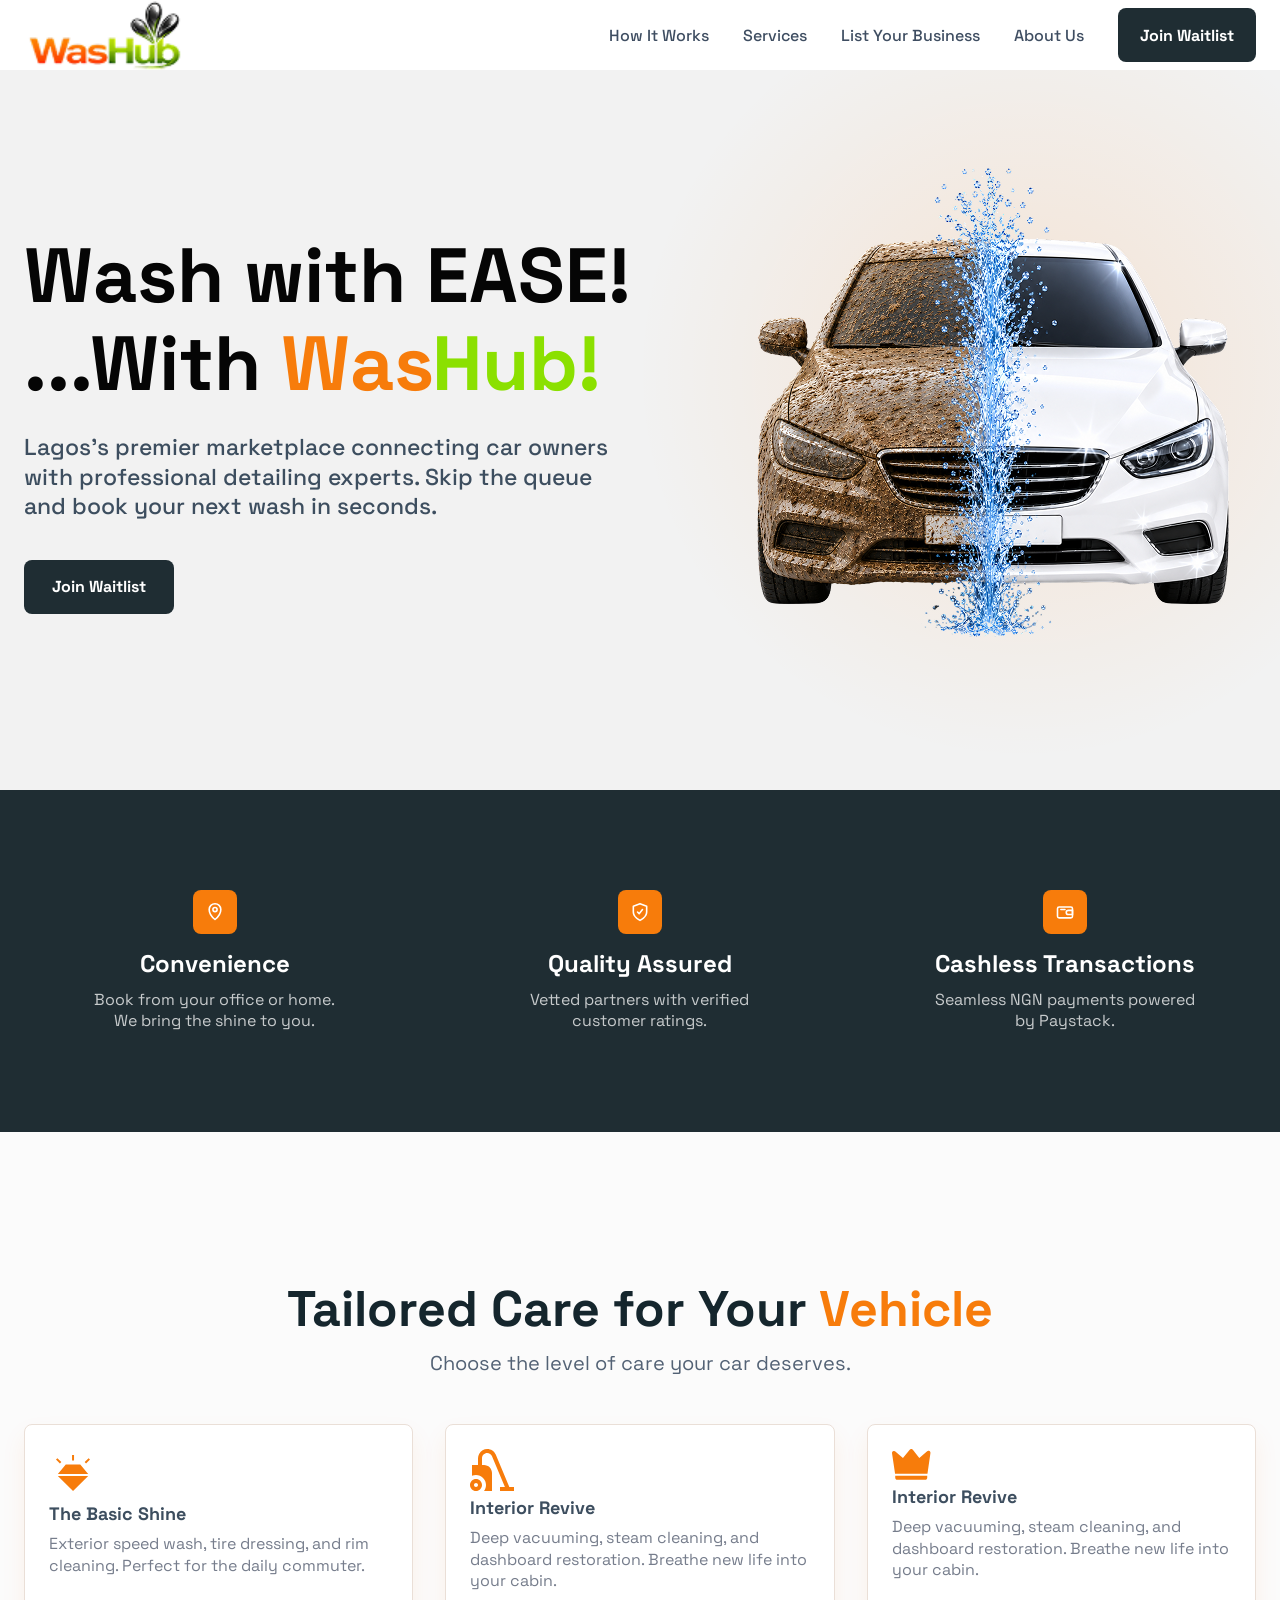
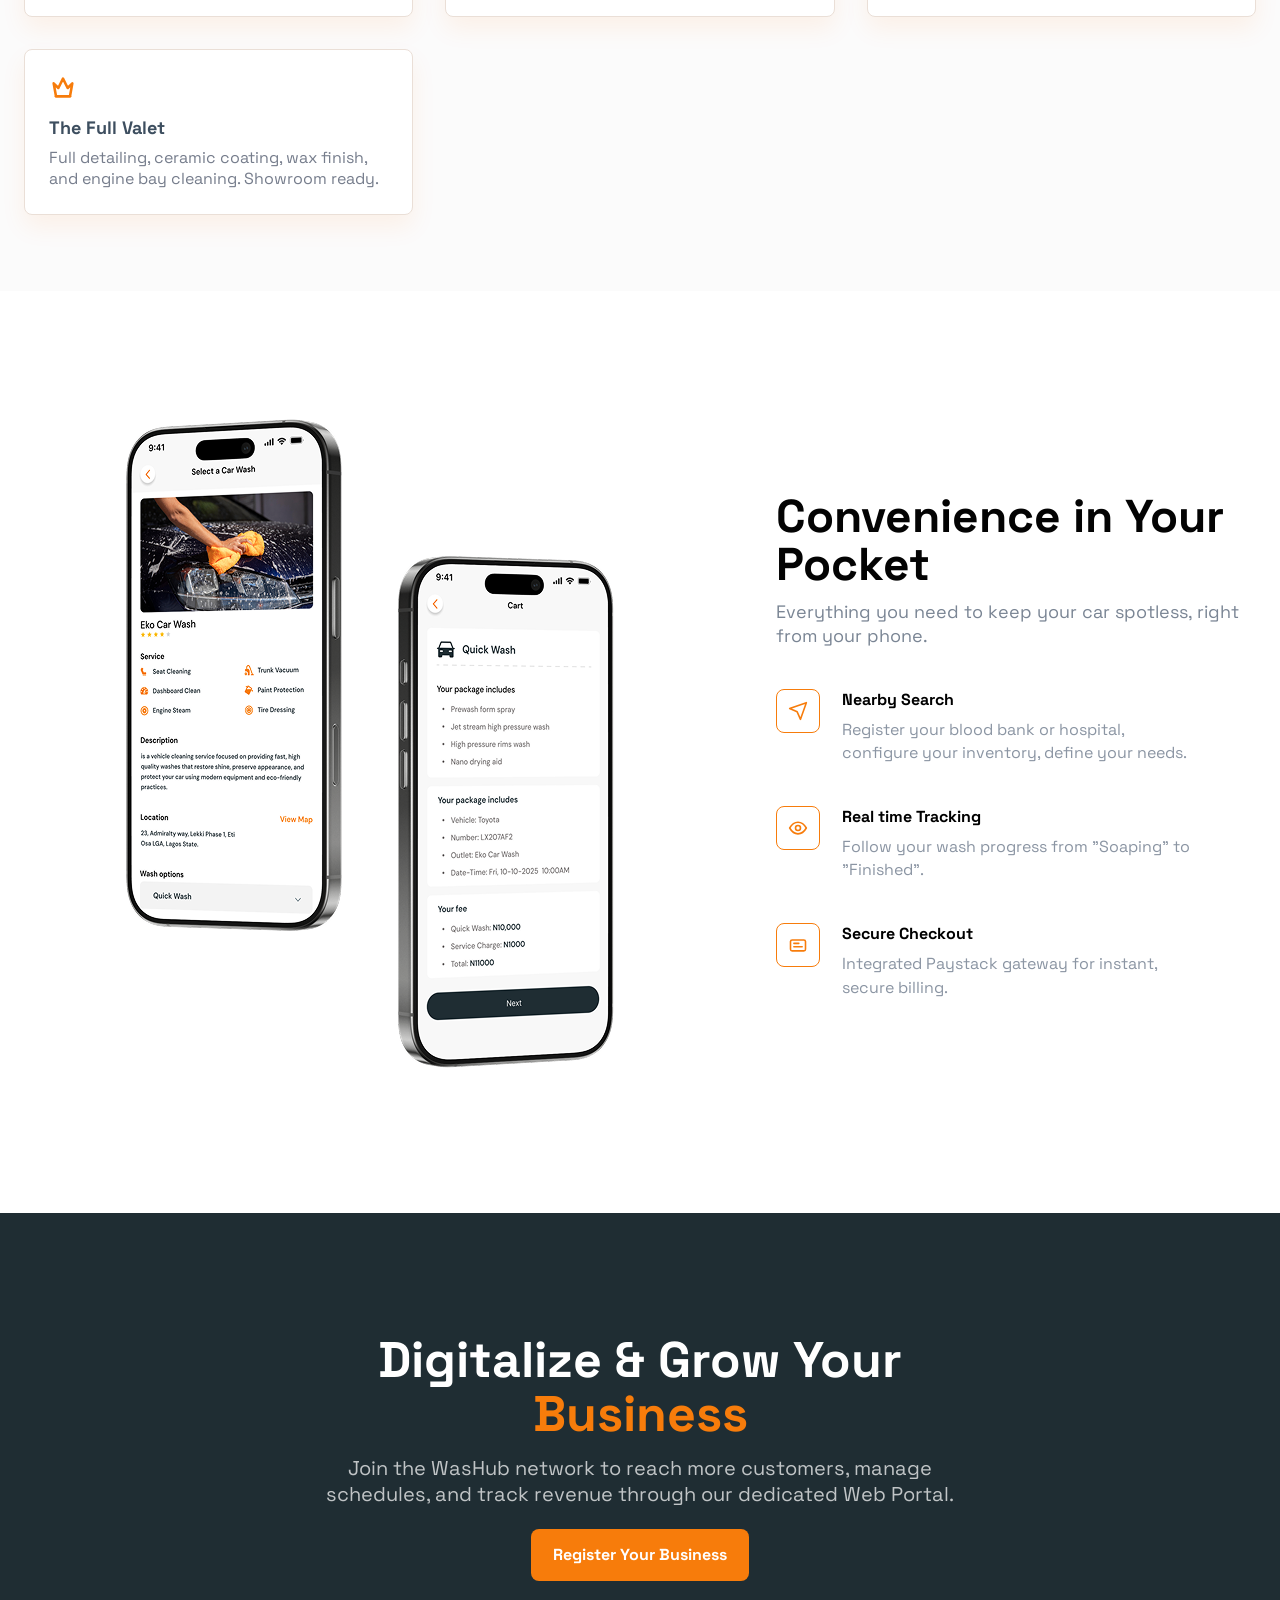
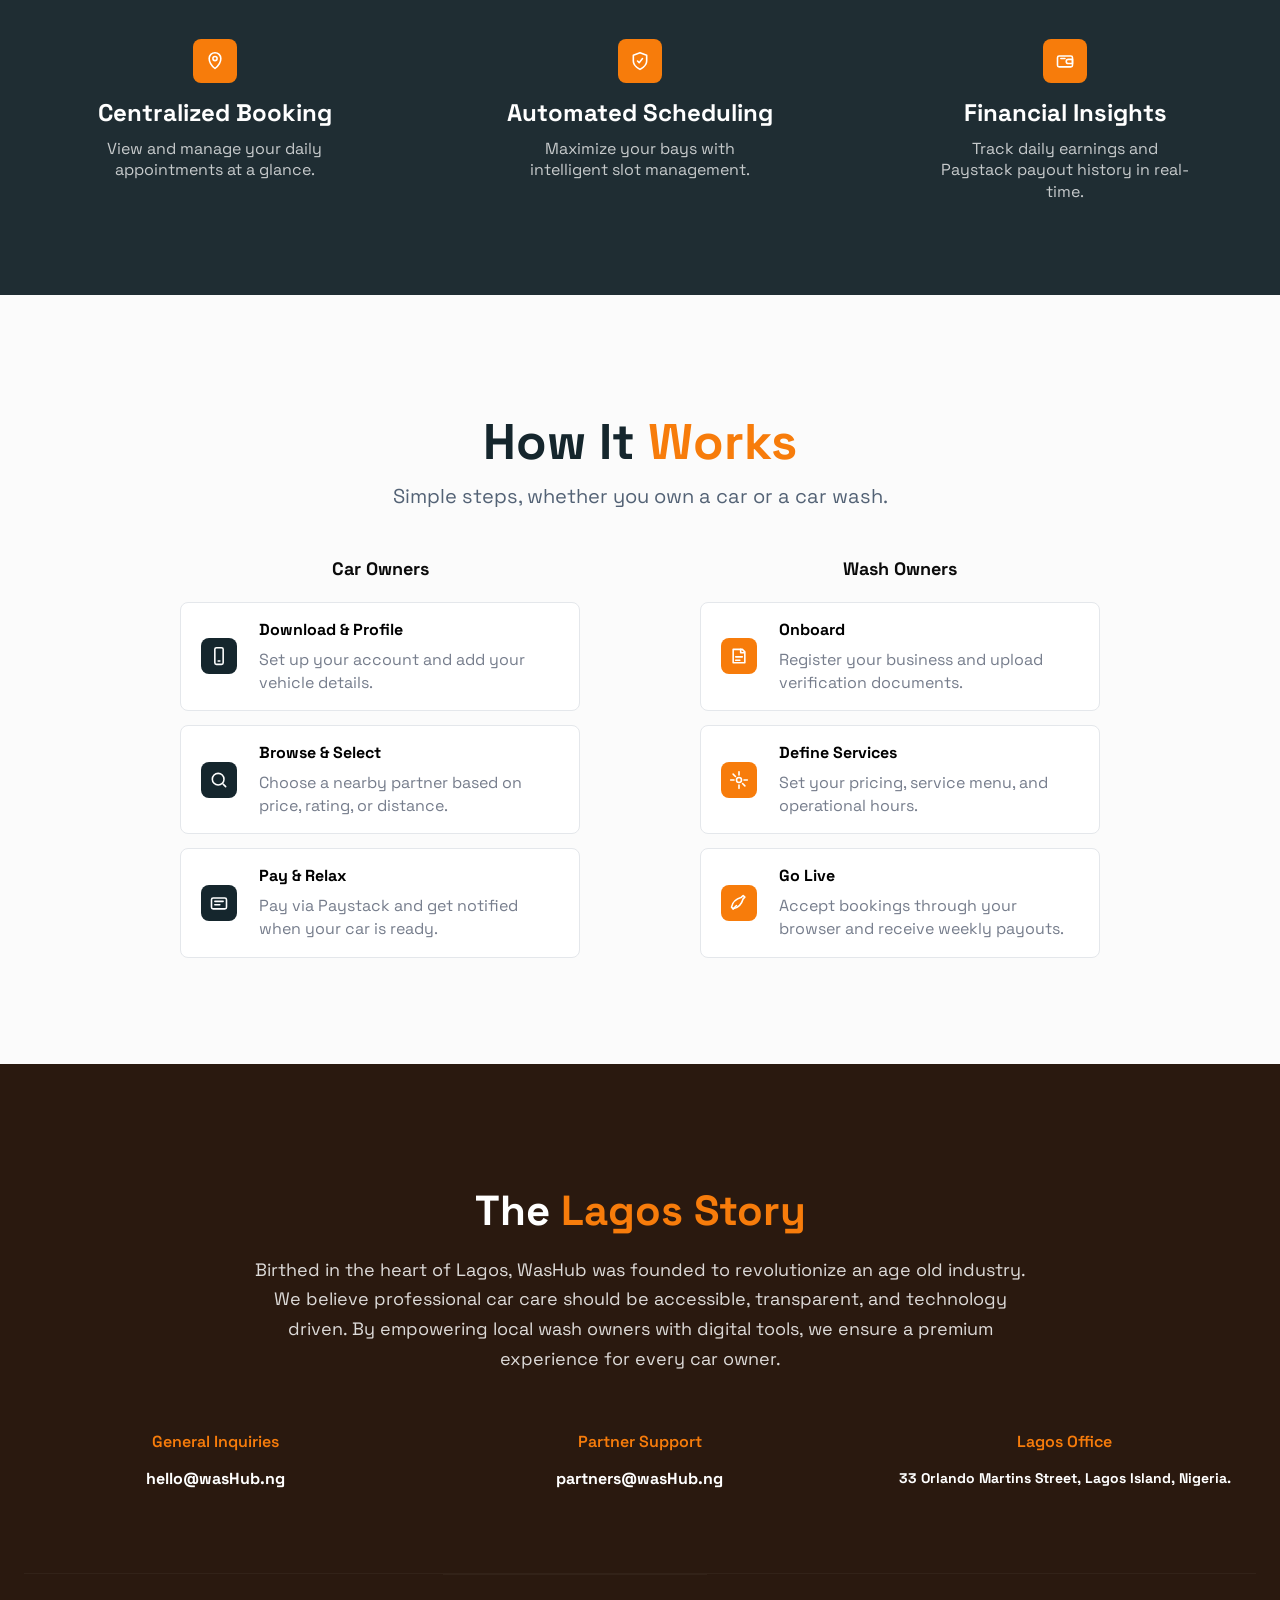
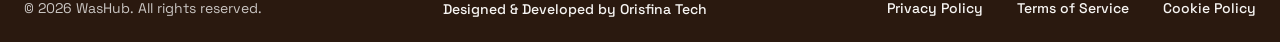
==== commit 0968ed9b: "added favicon" ====
--- a/index.html
+++ b/index.html
@@ -1,15 +1,21 @@
 <!doctype html>
 <html lang="en">
   <head>
+
     <meta charset="UTF-8" />
     <meta name="viewport" content="width=device-width, initial-scale=1.0" />
     <title>WasHub | Wash with Ease</title>
+
     <link rel="preconnect" href="https://fonts.googleapis.com" />
     <link rel="preconnect" href="https://fonts.gstatic.com" crossorigin />
+     <!-- Link to the favicon here -->
+    <link rel="icon" type="image/x-icon" href="./favicon.ico" />
     <link
       href="https://fonts.googleapis.com/css2?family=Space+Grotesk&display=swap"
       rel="stylesheet"
     />
+    <meta name="description" content="WasHub.ng is a Lagos-based marketplace connecting car owners with trusted car wash outlets. Find nearby car wash services, compare options, and book with ease.
+" />
     <link rel="stylesheet" href="styles.css" />
   </head>
   <body>
@@ -19,8 +25,8 @@
           <img
             src="./assets/washub-logo-1024 2.png"
             alt="washub logo"
-            height="48"
-            width="108"
+            height="72"
+            width="162"
           />
         </a>
 
@@ -528,5 +534,13 @@
     </div>
 
     <script src="script.js"></script>
+<script async src="https://www.googletagmanager.com/gtag/js?id=G-HRJLDSYEX5"></script>
+<script>
+  window.dataLayer = window.dataLayer || [];
+  function gtag(){dataLayer.push(arguments);}
+  gtag('js', new Date());
+
+  gtag('config', 'G-HRJLDSYEX5');
+</script>
   </body>
 </html>
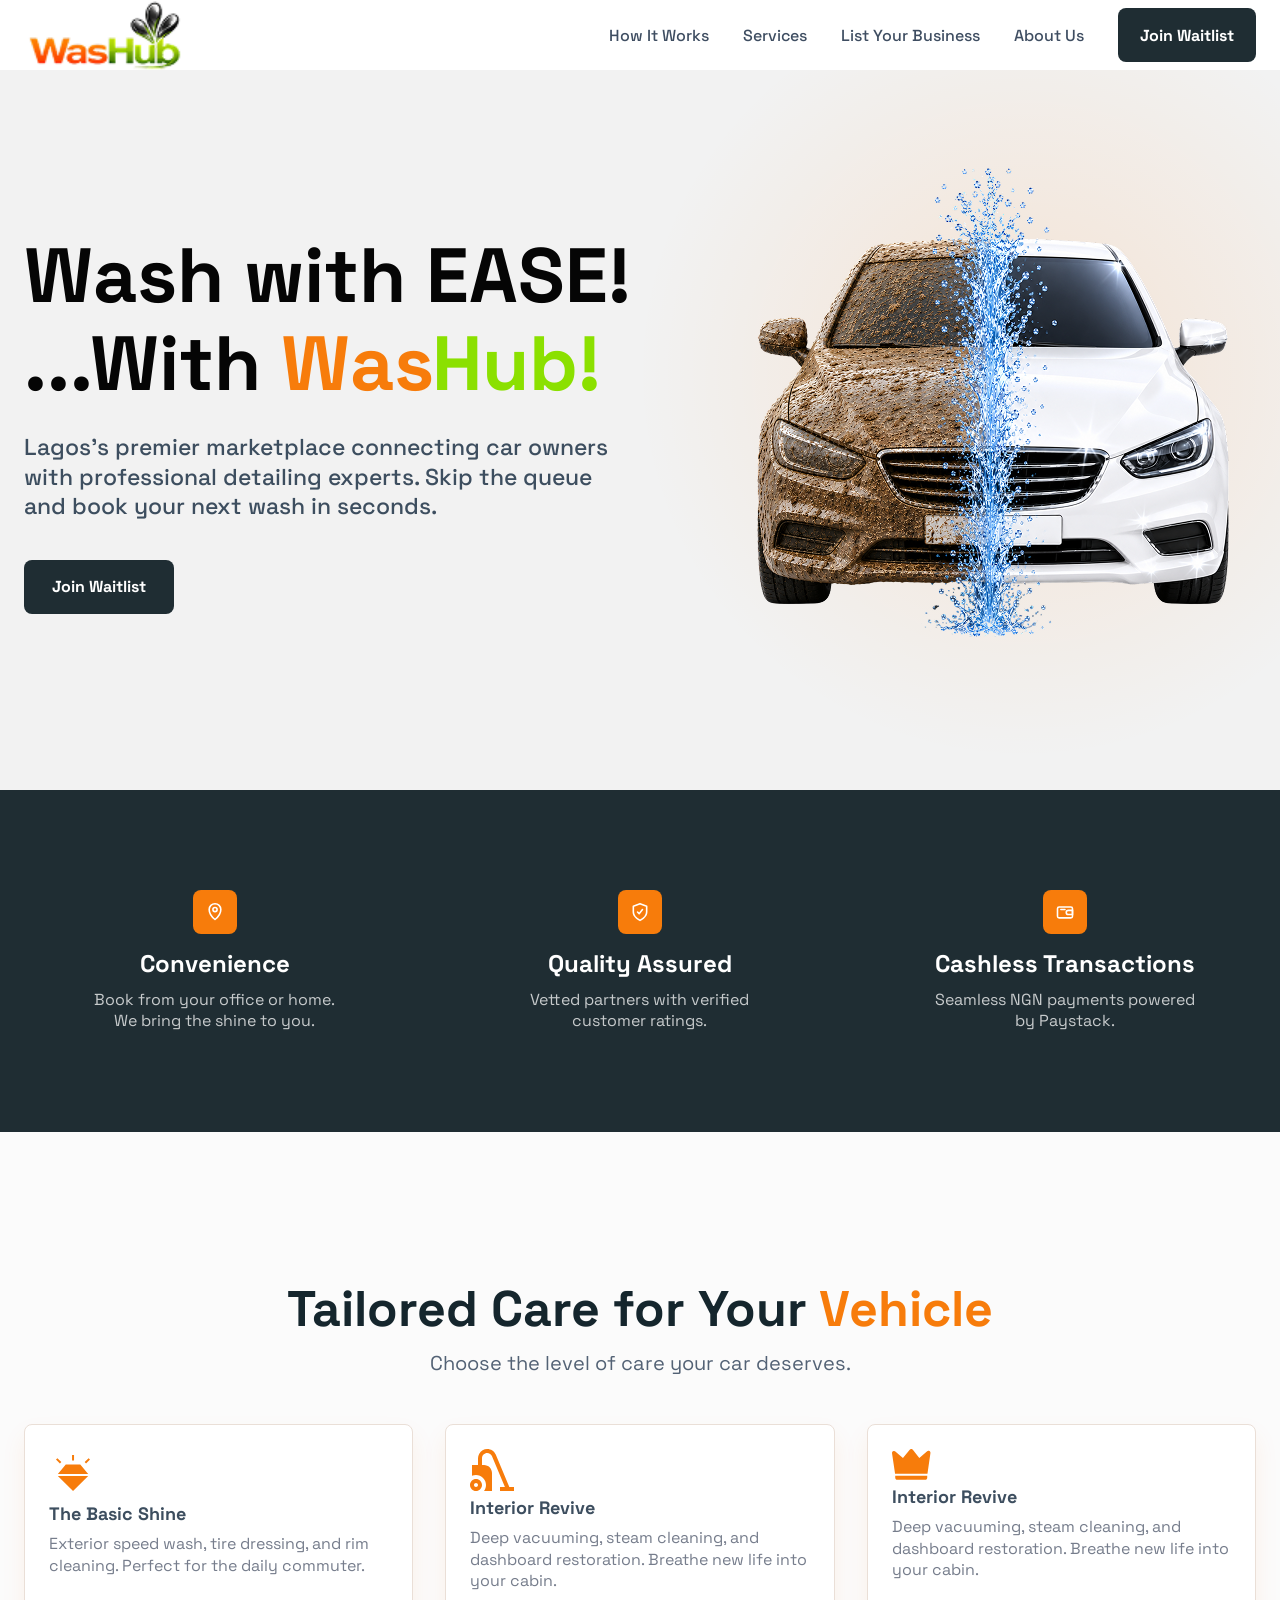
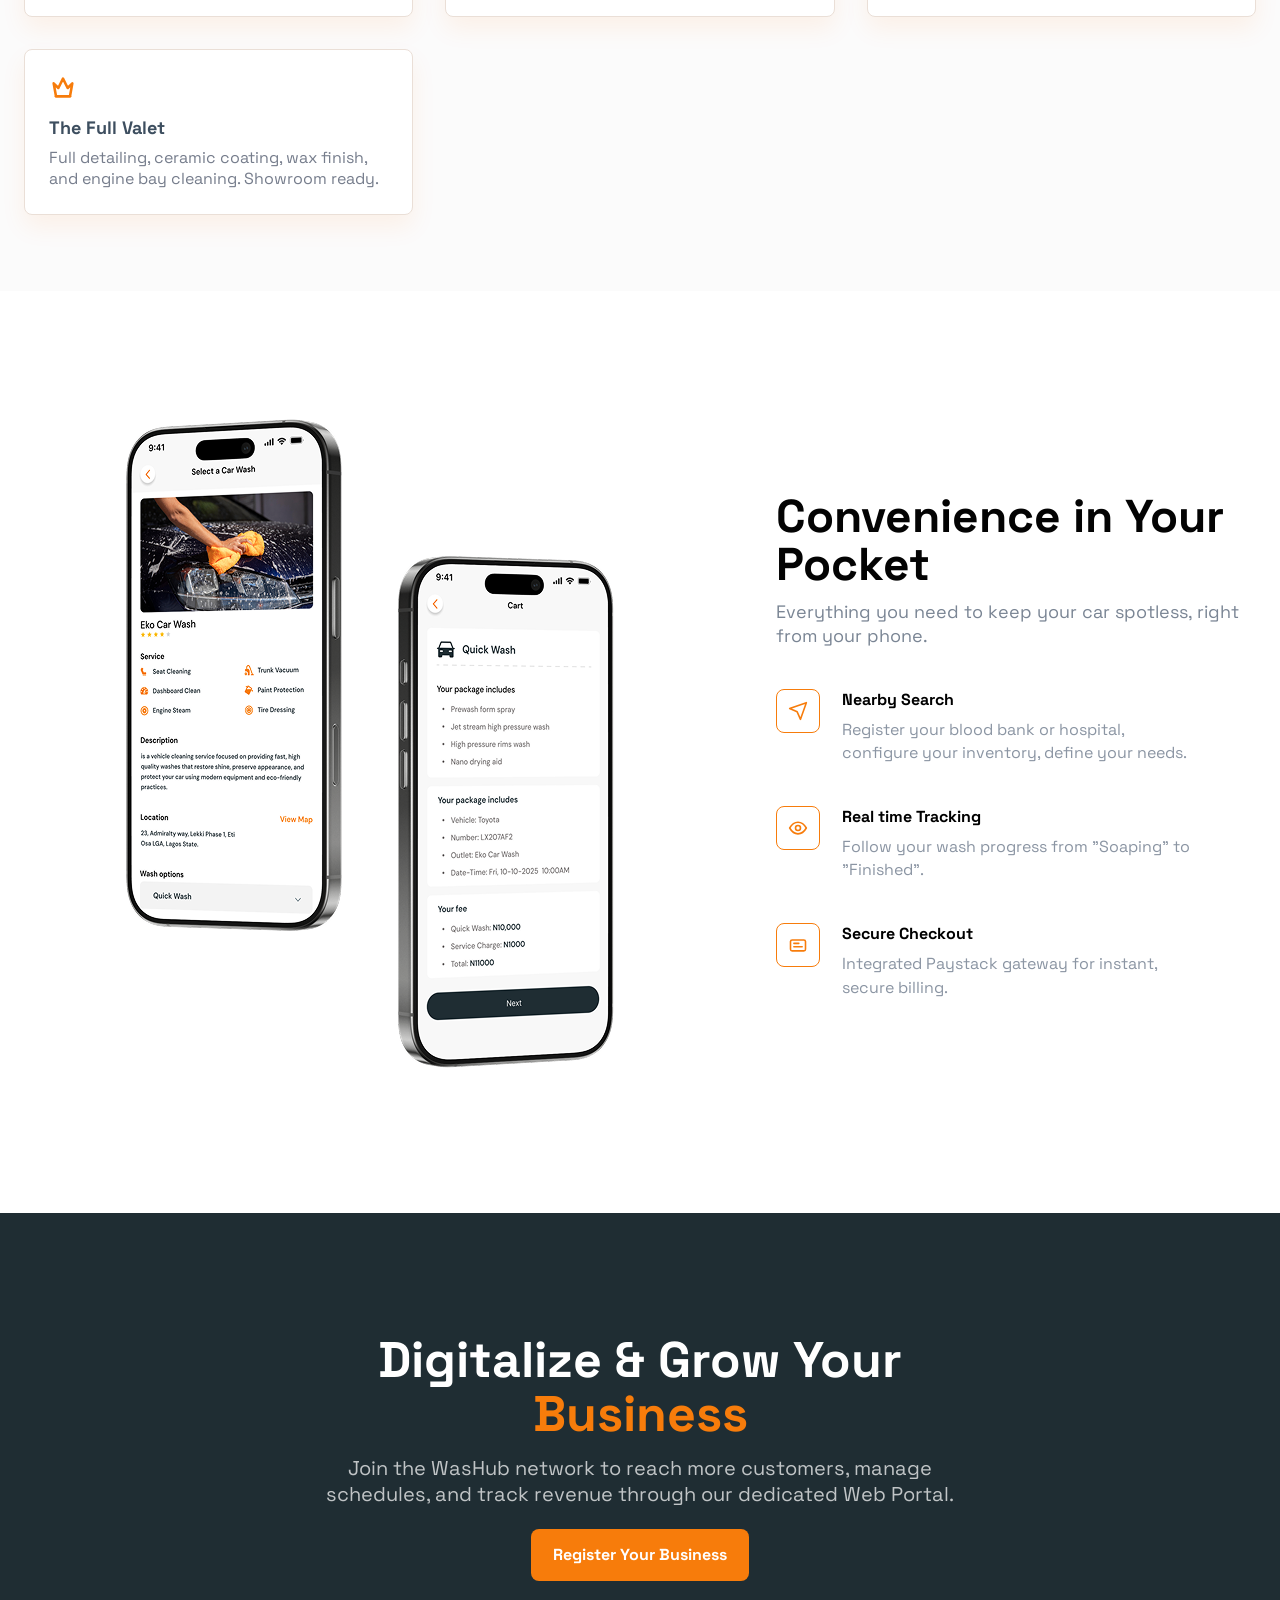
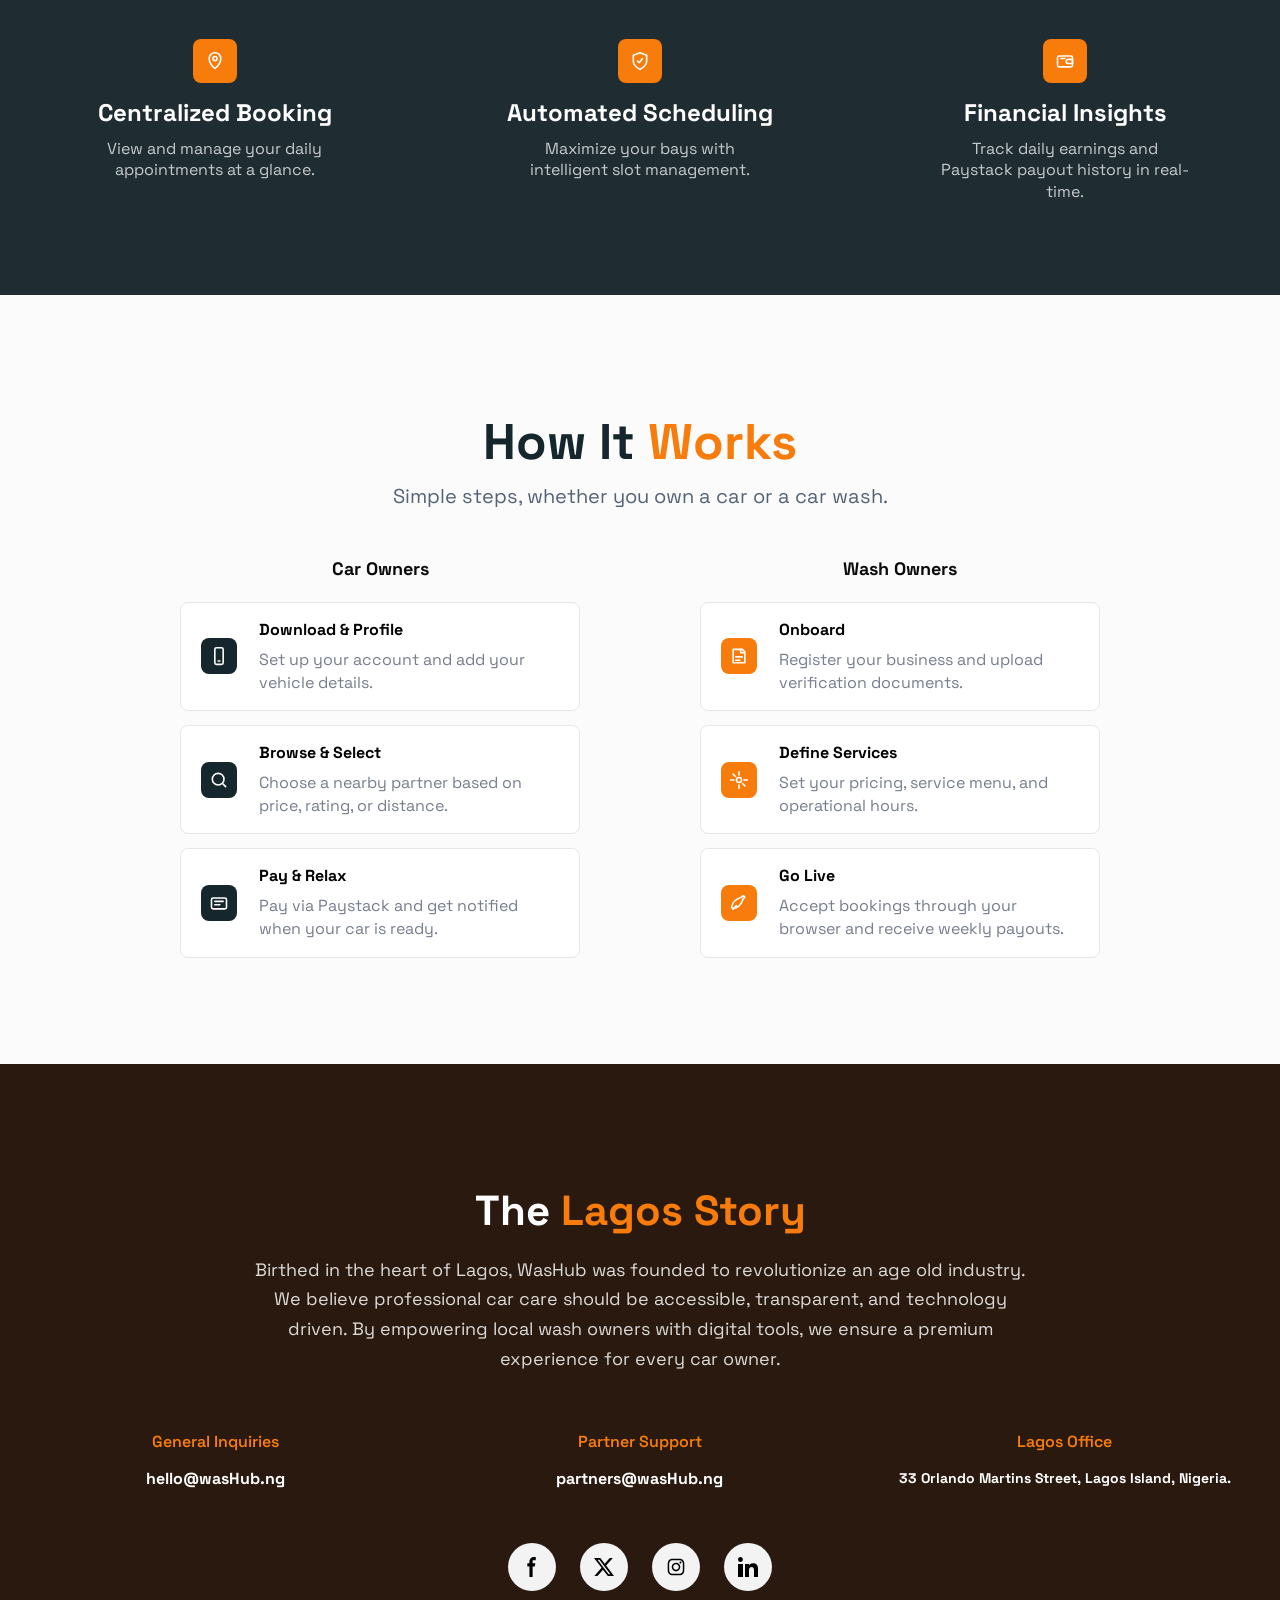
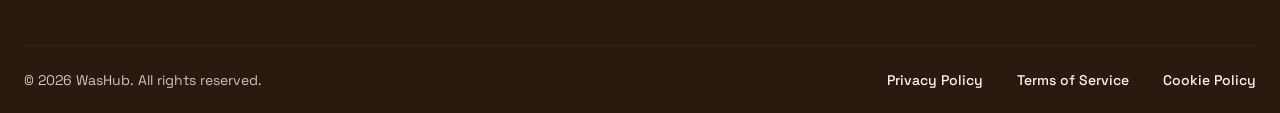
==== commit bb236354: "added social media links to footer" ====
--- a/index.html
+++ b/index.html
@@ -412,7 +412,7 @@
             every car owner.
           </p>
         </div>
-
+<div class="d-flex d-col">
         <div class="footer-contact">
           <article>
             <h3>General Inquiries</h3>
@@ -427,13 +427,29 @@
             <p>33 Orlando Martins Street, Lagos Island, Nigeria.</p>
           </article>
         </div>
+        <div class="social-link-container">
+<a href="https://www.facebook.com/people/Washub/61591494476594" class="social-link-box">
+<img src="./assets/facebook.svg" alt="Facebook logo" class="social-logo" />
+</a>
+<a href="https://www.linkedin.com/company/washub-ng" class="social-link-box">
+<img src="./assets/x.svg" alt="X logo" class="social-logo" />
+</a>
+<a href="https://www.instagram.com/washub.ng" class="social-link-box">
+<img src="./assets/uil_instagram.svg" alt="Instagram logo" class="social-logo" />
+</a>
+<a href="https://www.linkedin.com/company/washub-ng/" class="social-link-box">
+<img src="./assets/linkedin-161-svgrepo-com.svg" alt="LinkedIn logo" class="social-logo" />
+</a>
+        </div>
+</div>
+       
 
         <div class="footer-bottom">
           <p>
             &copy; <span id="current-year">2027</span> WasHub. All rights
             reserved.
           </p>
-          <div class="footer-bottom bottom-center">
+          <!-- <div class="footer-bottom bottom-center">
             <a
               href="https://orisfinatech.com.ng"
               target="_blank"
@@ -441,7 +457,7 @@
             >
               Designed &amp; Developed by Orisfina Tech
             </a>
-          </div> 
+          </div> --> 
           <div>
             <a href="./privacy-policy.html">Privacy Policy</a>
             <a href="./terms-and-condition.html">Terms of Service</a>
--- a/styles.css
+++ b/styles.css
@@ -40,6 +40,40 @@
   overflow: hidden;
 }
 
+.d-col {
+  flex-direction: column;
+}
+.d-flex {
+  display: flex;
+}
+.social-link-container{
+  display: flex;
+  column-gap: 2.4rem;
+  justify-content: center;
+  margin-bottom: 5.4rem;
+}
+.social-link-box {
+  width: 4.8rem;
+  height: 4.8rem;
+  background-color:#f3f3f3;
+  border-radius: 100%;
+  display:flex;
+  align-items:center;
+  justify-content:center;
+}
+
+.social-link-box:hover{
+  background-color: var(--orange);
+}
+.social-logo {
+  width: 2rem;
+  height: 2rem;
+}
+.justify-center {
+  display: flex;
+  align-items: center;
+  justify-content: center;
+}
 body.modal-open {
   overflow: hidden;
 }
@@ -232,8 +266,7 @@
       rgba(255, 121, 0, 0.13),
       transparent 35%
     ),
-   linear-gradient(136.23deg, #F2F2F2 124.21%, #F2F2F2 124.21%);
-
+    linear-gradient(136.23deg, #f2f2f2 124.21%, #f2f2f2 124.21%);
 }
 
 .hero-grid {
@@ -916,7 +949,7 @@
   display: grid;
   grid-template-columns: repeat(3, minmax(0, 1fr));
   gap: 4.2rem;
-  margin-bottom: 8.4rem;
+  margin-bottom: 5.4rem;
   text-align: center;
 }
 
@@ -957,9 +990,9 @@
   margin: 0;
 }
 
-.bottom-center{
-  display:flex;
-  justify-content:center;
+.bottom-center {
+  display: flex;
+  justify-content: center;
   align-items: center;
 }
 .footer-bottom div {
@@ -978,7 +1011,11 @@
 .legal-hero {
   padding: 10rem 0 8rem;
   background:
-    radial-gradient(circle at 82% 18%, rgba(247, 124, 11, 0.14), transparent 34%),
+    radial-gradient(
+      circle at 82% 18%,
+      rgba(247, 124, 11, 0.14),
+      transparent 34%
+    ),
     linear-gradient(108deg, #f8f8f8 0 48%, #f1e4d8 100%);
 }
 
@@ -1232,7 +1269,8 @@
 
 .waitlist-type input:checked + i {
   background:
-    linear-gradient(var(--orange), var(--orange)) center / 1.2rem 1.2rem no-repeat,
+    linear-gradient(var(--orange), var(--orange)) center / 1.2rem 1.2rem
+      no-repeat,
     transparent;
 }
 
@@ -1457,17 +1495,17 @@
   .hero-copy {
     text-align: left;
   }
-.hero-copy h1 {
-  font-weight: 800;
+  .hero-copy h1 {
+    font-weight: 800;
   }
   .hero-copy p {
     margin: 20px 0 28px;
     font-size: 1.9rem;
     line-height: 1.6;
   }
-.feature-copy > p {
-    max-width: auto
-}
+  .feature-copy > p {
+    max-width: auto;
+  }
   .hero-visual {
     min-height: 480px;
     transform: scale(0.82);
@@ -1476,7 +1514,7 @@
     max-width: 122vw;
     margin-left: 50%;
     translate: -50% 0;
-    display:none;
+    display: none;
   }
 
   .phone-hero {
@@ -1513,7 +1551,7 @@
     min-height: 430px;
     /* transform: scale(0.8); */
     transform-origin: top center;
-/*     width: 550px;
+    /*     width: 550px;
     max-width: 124vw;
     margin-left: 50%;
     translate: -50% 0; */
@@ -1557,7 +1595,7 @@
   .footer-contact {
     margin-bottom: 48px;
   }
-  .hero{
+  .hero {
     min-height: 90vh;
   }
 
@@ -1626,7 +1664,6 @@
   }
 
   .waitlist-type {
-   
   }
 
   .waitlist-type label {
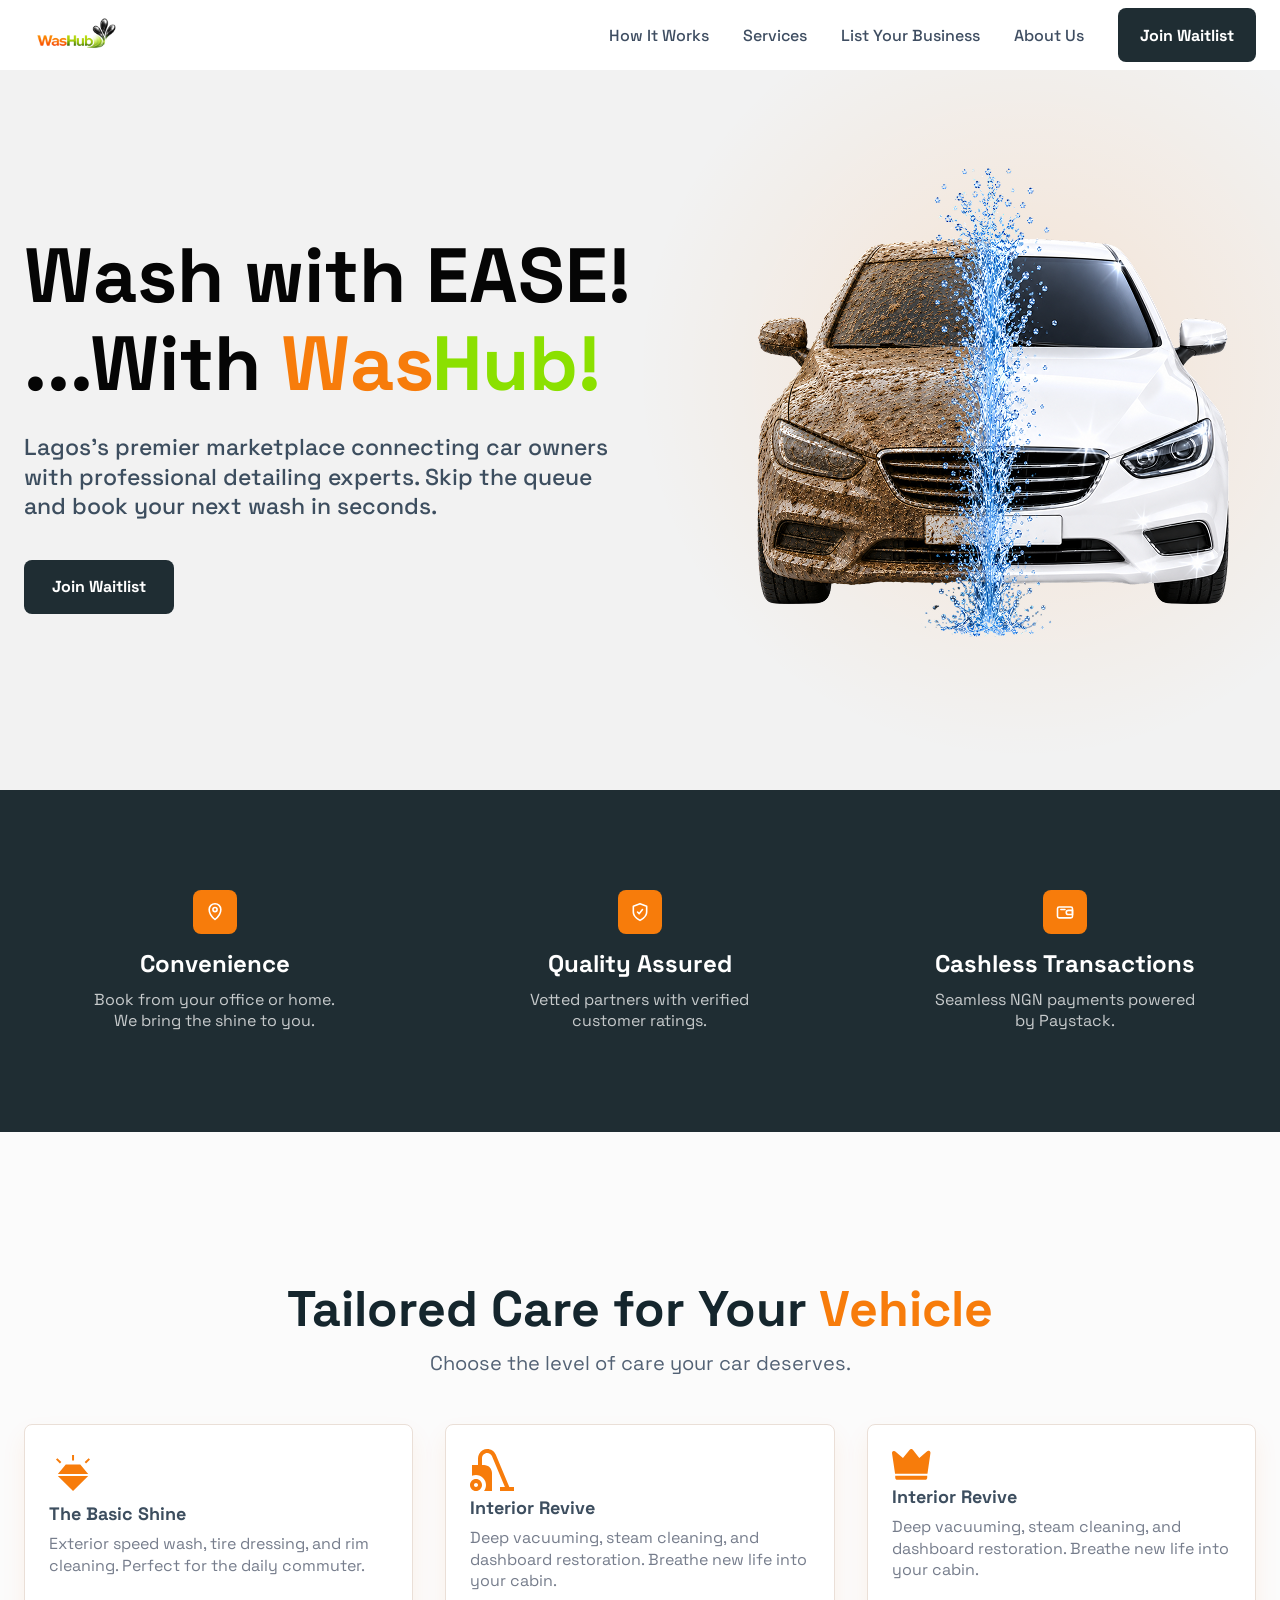
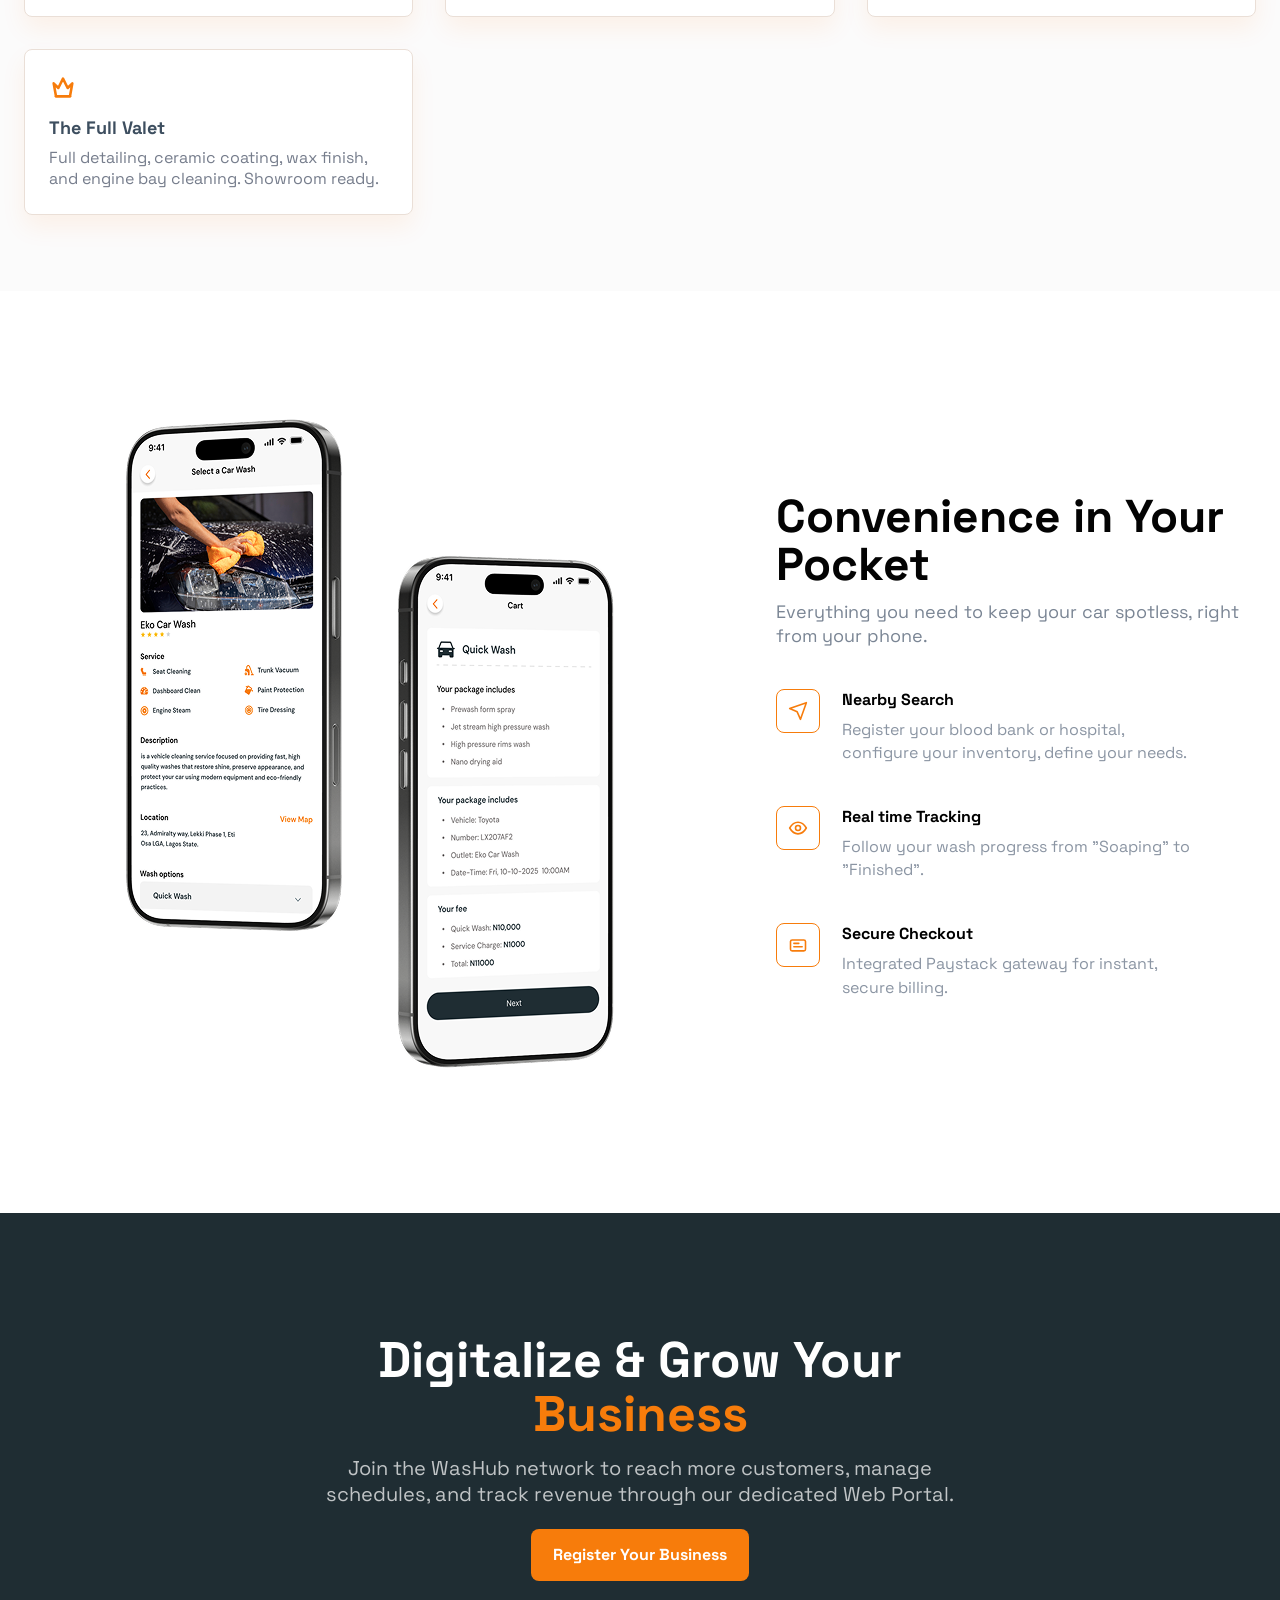
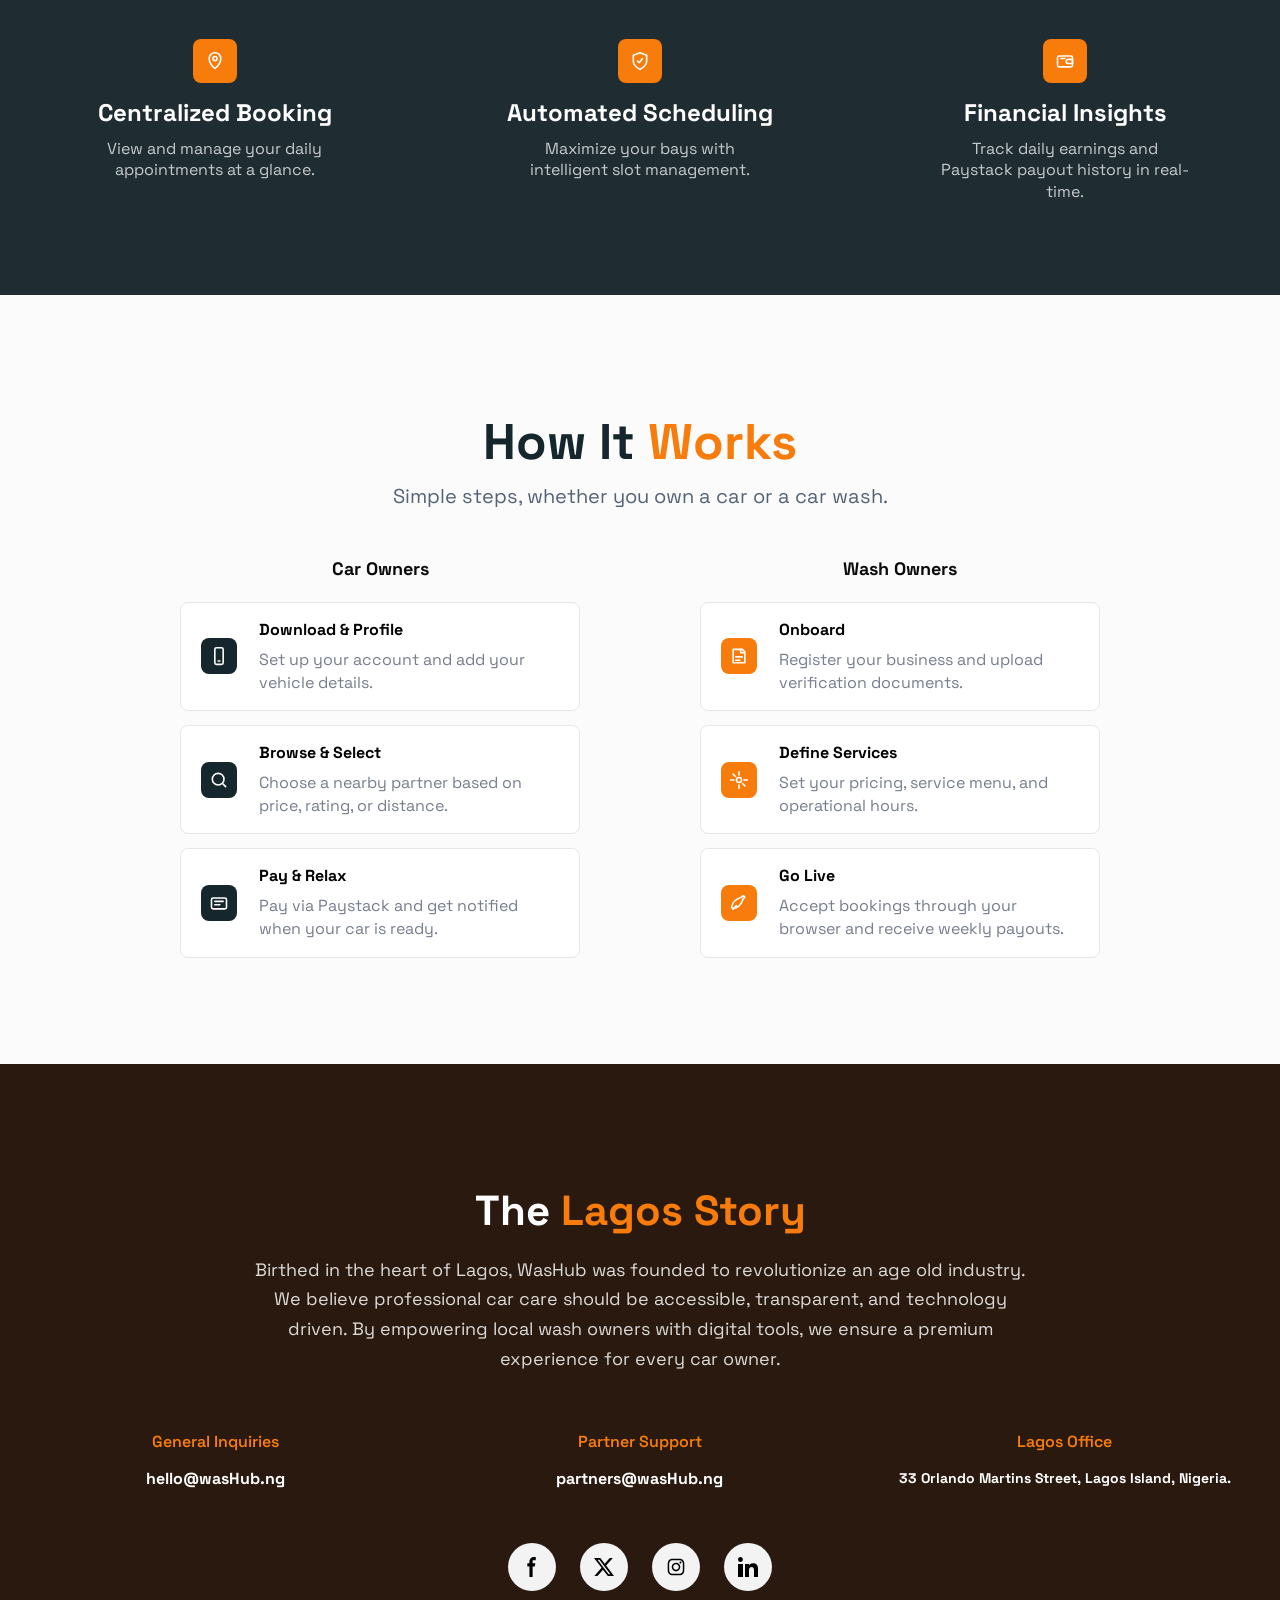
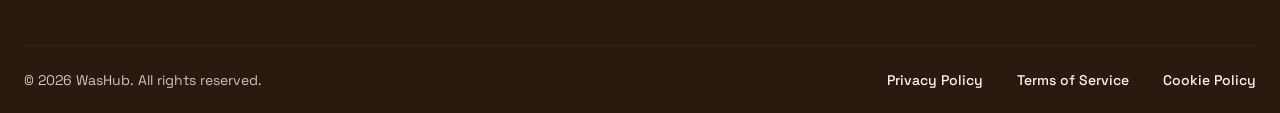
==== commit 1d3bd441: "added new logo" ====
--- a/index.html
+++ b/index.html
@@ -23,10 +23,10 @@
       <nav class="nav" aria-label="Primary navigation">
         <a class="brand" href="#top" aria-label="WasHub home">
           <img
-            src="./assets/washub-logo-1024 2.png"
+            src="./assets/lgog.png"
             alt="washub logo"
             height="72"
-            width="162"
+            width="100"
           />
         </a>
 
